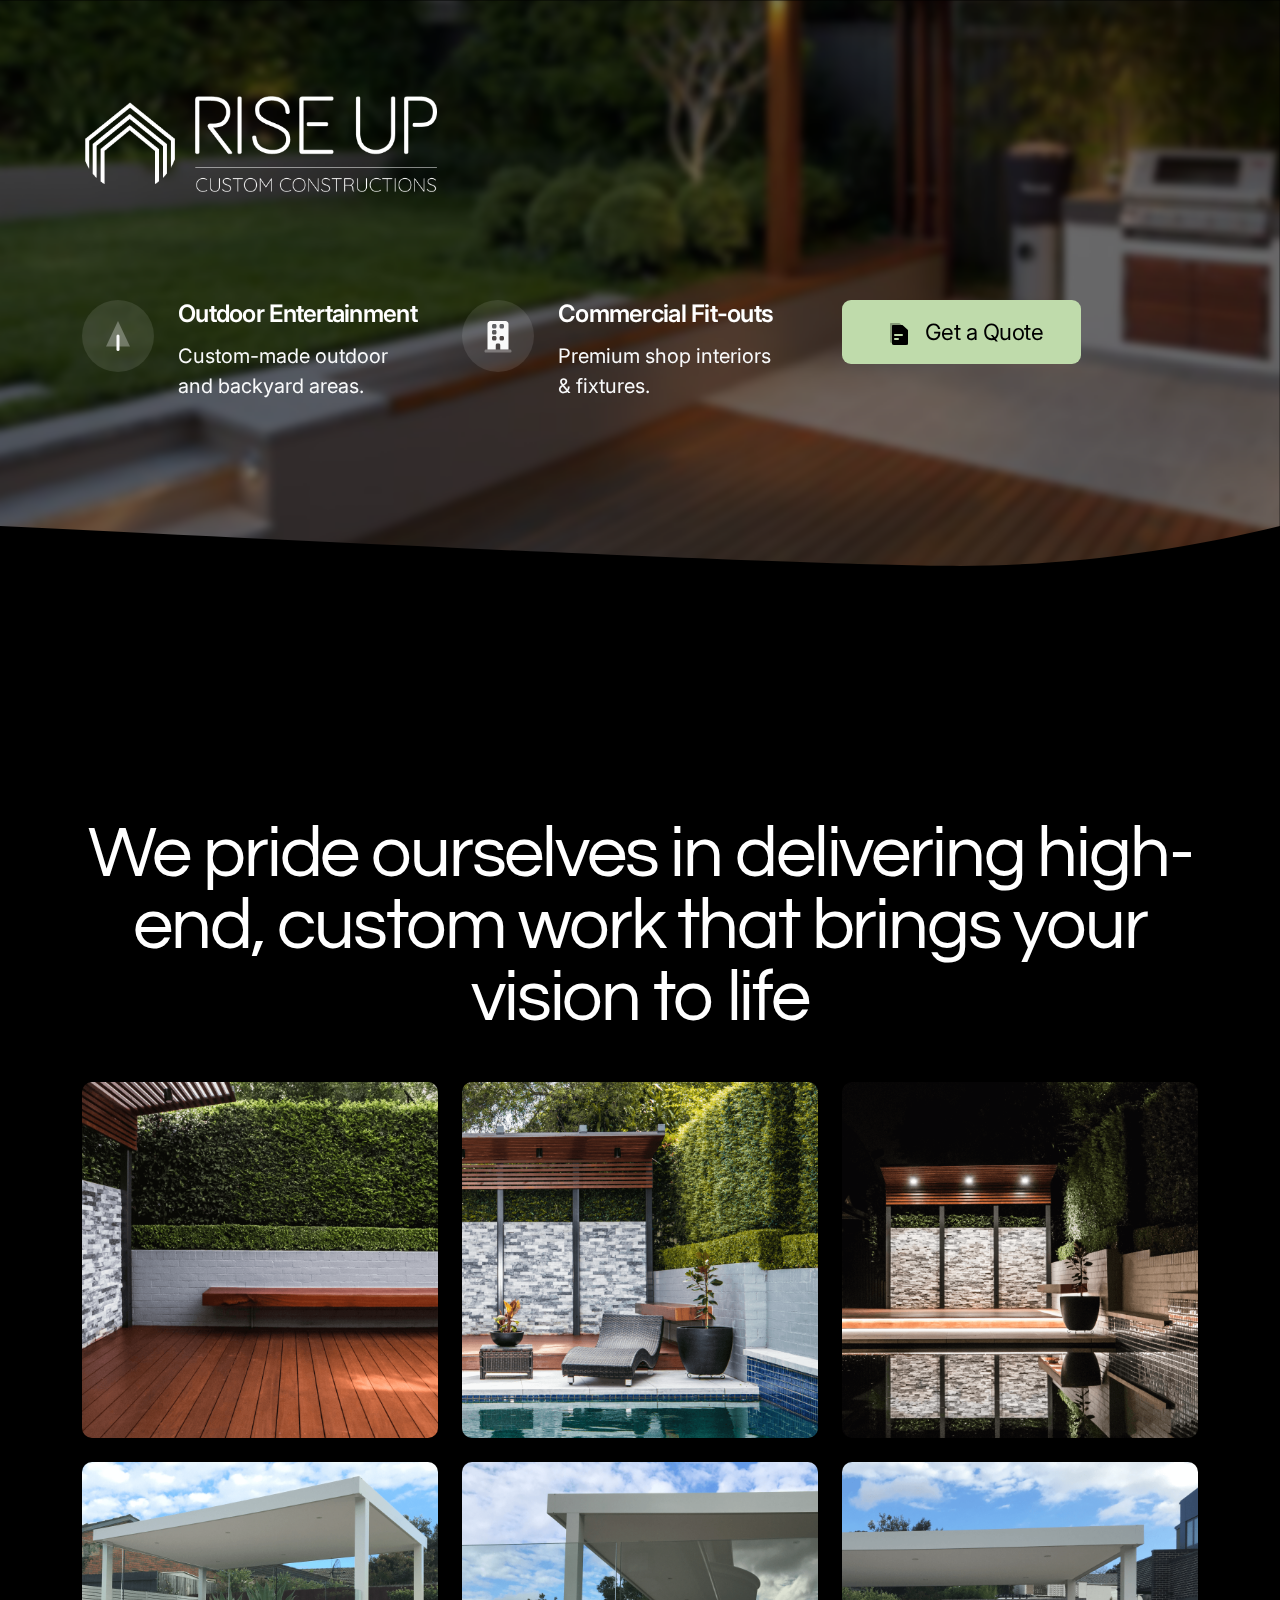
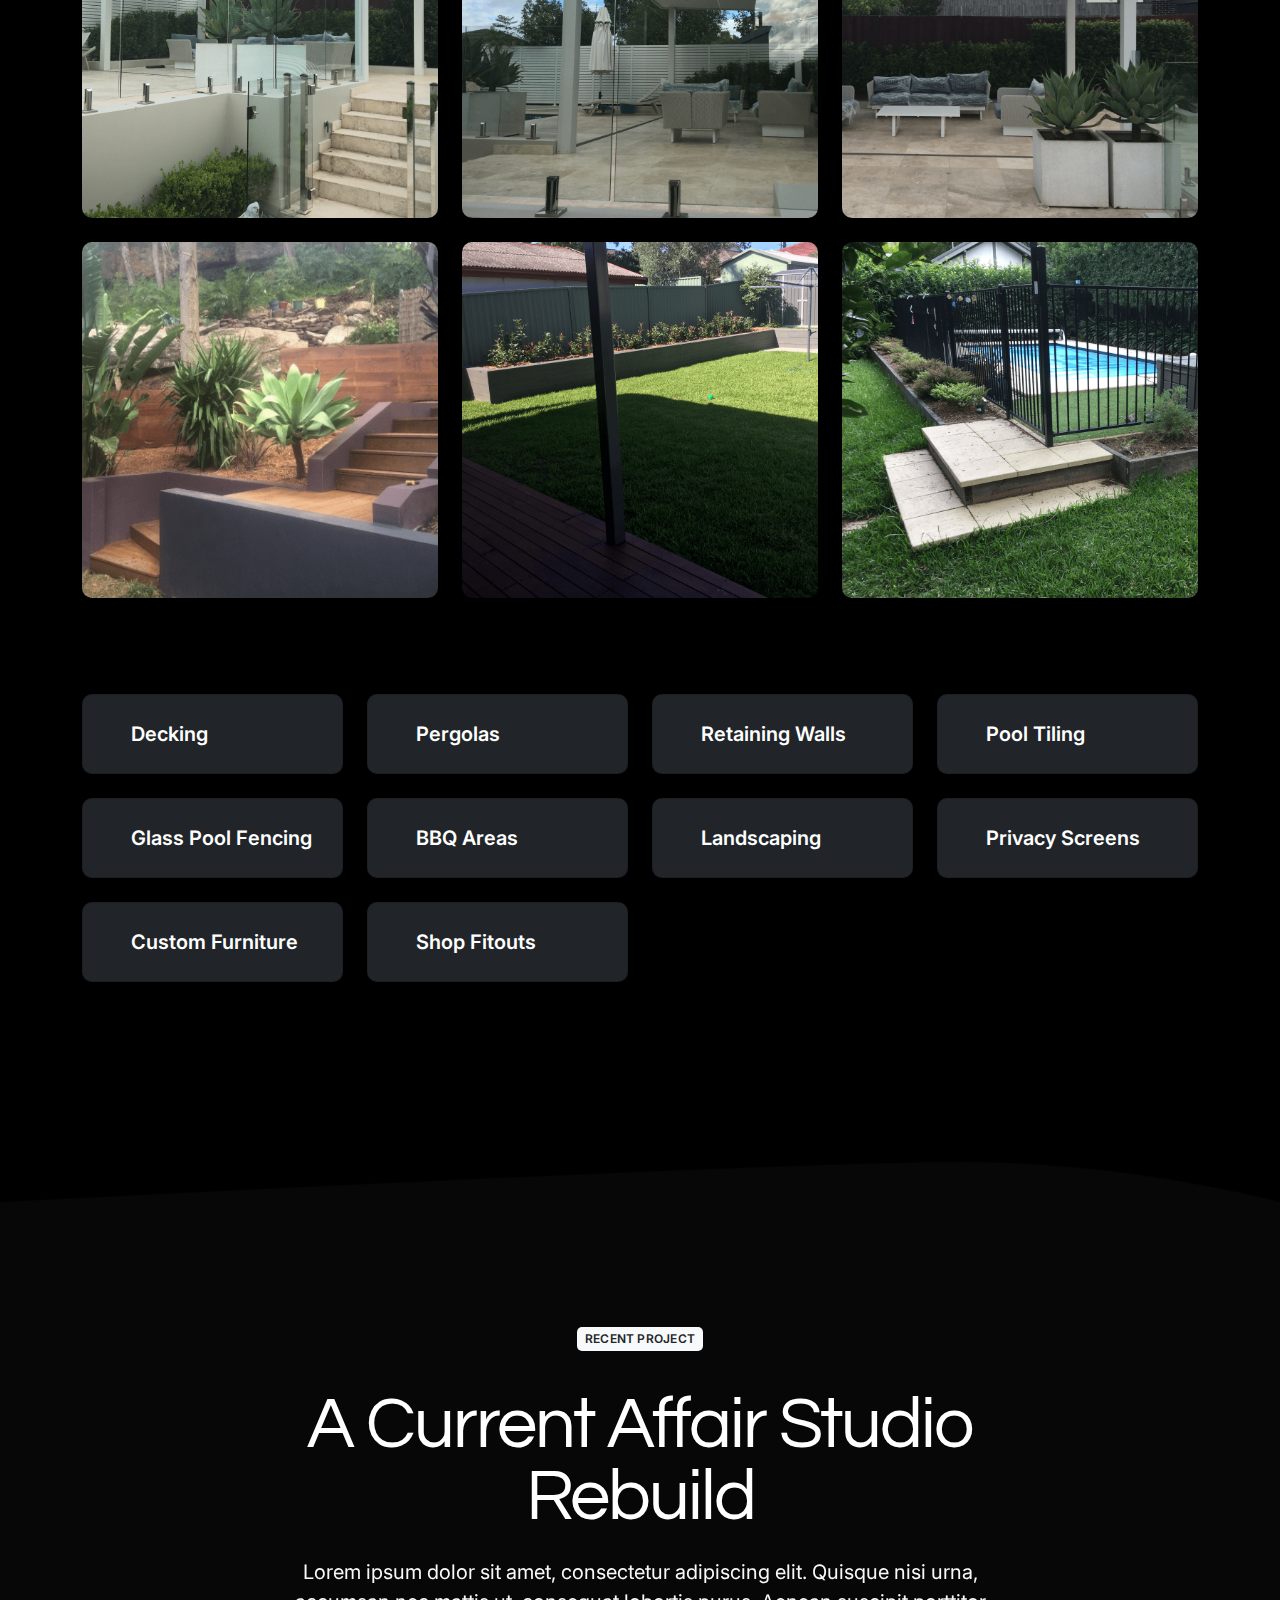
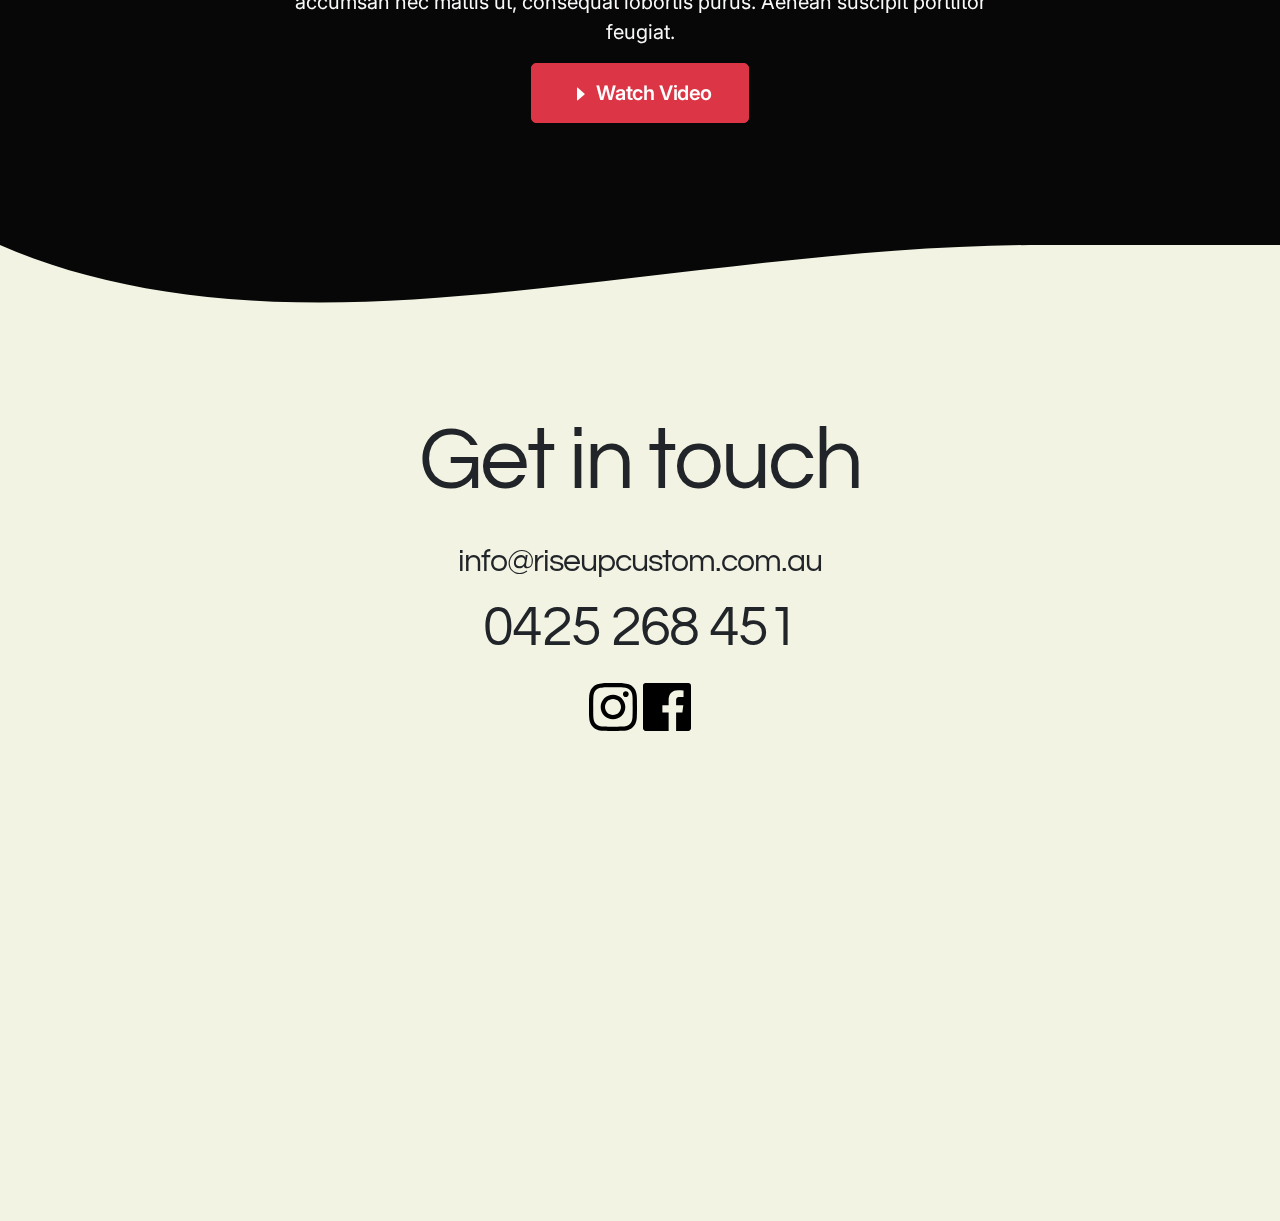
==== index.html @ 64de2859 "1223" ====
<!doctype html>
<html lang="en">

<head>
    <meta charset="utf-8">
    <meta name="viewport" content="width=device-width, initial-scale=1.0">
    <title>Rise Up Custom Construction</title>
    <meta name="description" content="Essential, Empowering and Damn Refreshing Products.">
    <meta name="google-site-verification" content="64Y-SYOGcqUxlH2mtM-LBqLwkIMJeiK0SXkoEQFfCPo" />
    <!-- Favicons -->
    <link rel="apple-touch-icon" sizes="180x180" href="assets/img/favicons/apple-touch-icon.png">
    <link rel="icon" type="image/png" sizes="32x32" href="assets/img/favicons/favicon-32x32.png">
    <link rel="icon" type="image/png" sizes="16x16" href="assets/img/favicons/favicon-16x16.png">
    <link rel="manifest" href="assets/img/favicons/site.webmanifest">
    <link rel="mask-icon" href="assets/img/favicons/safari-pinned-tab.svg" color="#5bbad5">
    <meta name="msapplication-TileColor" content="#da532c">
    <meta name="theme-color" content="#ffffff">
    <!-- Additional Meta-->
    <link rel="canonical" href="https://riseupcustom.com.au/" />
    <meta property="og:locale" content="en_US" />
    <meta property="og:type" content="website" />
    <meta property="og:title" content="Kyrillos Samaan - Product Designer" />
    <meta property="og:description" content="Essential, Empowering and Damn Refreshing Products." />
    <meta property="og:url" content="https://riseupcustom.com.au/" />
    <meta property="og:site_name" content="Kyrillos Samaan - Product Designer" />
    <meta property="og:image" content="https://riseupcustom.com.au/assets/img/covers/ks-portfolio-1.png" />
    <meta property="og:image:secure_url" content="https://riseupcustom.com.au/assets/img/covers/ks-portfolio-1.png" />
    <meta property="og:image:width" content="1200" />
    <meta property="og:image:height" content="630" />
    <meta name="twitter:card" content="summary_large_image" />
    <meta name="twitter:description" content="Essential, Empowering and Damn Refreshing Products." />
    <meta name="twitter:title" content="Kyrillos Samaan - Product Designer" />
    <meta name="twitter:image" content="https://riseupcustom.com.au/assets/img/covers/ks-portfolio-1.png" />
    <meta name="twitter:creator" content="@kyrillos_samaan" />
    <!-- CSS -->
    <link href="assets/css/loaders/loader-typing.css" rel="stylesheet" type="text/css" media="all" />
    <link href="assets/css/theme.css" rel="stylesheet" type="text/css" media="all" />
    <link href="assets/css/custom.css" rel="stylesheet" type="text/css" media="all" />
    <!-- Fonts -->
    <link href="https://fonts.googleapis.com/css2?family=Questrial&display=swap" rel="stylesheet">
    <link href="https://fonts.googleapis.com/css2?family=Inter&display=swap" rel="stylesheet">
</head>

<body data-smooth-scroll-offset="73">
    <div class="loader">
        <div class="loading-animation"></div>
    </div>

    <!-- Navigation -->


    <!-- Content -->
    <div data-overlay class="text-light o-hidden position-relative">
        <section class="bg-black o-hidden d-flex flex-column has-divider jarallax" data-jarallax data-speed="0.2">
            <img src="assets/img/backgrounds/header-cover.png" class="jarallax-img opacity-50">
            <div class="container">

                <div class="row">
                    <div class="col">
                        <img class="icon icon-xlg mb-4" src="assets/img/logos/riseup.png" />
                    </div>
                </div>

                <div class="row mt-6 p-0">
                    <div class="col-md-4 d-flex mb-2">
                        <div class="icon-round bg-white mr-3">
                            <img class="icon bg-light" src="assets/img/icons/theme/home/wood-2.svg" data-inject-svg />
                        </div>
                        <div>
                            <h4 class="mb-2">Outdoor Entertainment</h4>
                            <p class="lead pr-xl-4">Custom-made outdoor and backyard areas.</p>
                        </div>
                    </div>
                    <div class="col-md-4 d-flex mb-2">
                        <div class="icon-round bg-white mr-3">
                            <img class="icon bg-light" src="assets/img/icons/theme/home/building.svg" data-inject-svg />
                        </div>
                        <div>
                            <h4 class="mb-2">Commercial Fit-outs</h4>
                            <p class="lead pr-xl-4">Premium shop interiors &amp; fixtures.</p>
                        </div>
                    </div>
                    <div class="col-md-4 d-flex mb-2">
                        <div>
                            <a href="#contact" class="btn btn-lg btn-spring mr-1"><img class="icon bg-black" src="assets/img/icons/theme/files/selected-file.svg" data-inject-svg /> Get a Quote</a>
                        </div>
                    </div>






                </div>

            </div>
            <div class="divider">
                <img src="assets/img/dividers/divider-1.svg" class="bg-black" data-inject-svg />
            </div>
        </section>

    </div>
    <section class="text-center text-light bg-black p-3 has-divider">
        <div class="container">
            <div class="row justify-content-center">
                <div class="col mt-7">
                    <h2 class="mb-5 display-3">We pride ourselves in delivering high-end, custom work that brings your vision to life</h2>
                    <div class="row mb-6">
                        <div class="col-6 col-md-4 mb-3">
                            <a href="assets/img/portfolio/1.png" data-fancybox="Gallery Example" data-options='{"loop":true}'>
                                <img src="assets/img/portfolio/1.png" alt="Image" class="rounded">
                            </a>
                        </div>
                        <div class="col-6 col-md-4 mb-3">
                            <a href="assets/img/portfolio/2.png" data-fancybox="Gallery Example" data-options='{"loop":true}'>
                                <img src="assets/img/portfolio/2.png" alt="Image" class="rounded">
                            </a>
                        </div>
                        <div class="col-6 col-md-4 mb-3">
                            <a href="assets/img/portfolio/3.png" data-fancybox="Gallery Example" data-options='{"loop":true}'>
                                <img src="assets/img/portfolio/3.png" alt="Image" class="rounded">
                            </a>
                        </div>
                        <div class="col-6 col-md-4 mb-3">
                            <a href="assets/img/portfolio/4.png" data-fancybox="Gallery Example" data-options='{"loop":true}'>
                                <img src="assets/img/portfolio/4.png" alt="Image" class="rounded">
                            </a>
                        </div>
                        <div class="col-6 col-md-4 mb-3">
                            <a href="assets/img/portfolio/5.png" data-fancybox="Gallery Example" data-options='{"loop":true}'>
                                <img src="assets/img/portfolio/5.png" alt="Image" class="rounded">
                            </a>
                        </div>
                        <div class="col-6 col-md-4 mb-3">
                            <a href="assets/img/portfolio/6.png" data-fancybox="Gallery Example" data-options='{"loop":true}'>
                                <img src="assets/img/portfolio/6.png" alt="Image" class="rounded">
                            </a>
                        </div>
                        <div class="col-6 col-md-4 mb-3">
                            <a href="assets/img/portfolio/7.png" data-fancybox="Gallery Example" data-options='{"loop":true}'>
                                <img src="assets/img/portfolio/7.png" alt="Image" class="rounded">
                            </a>
                        </div>
                        <div class="col-6 col-md-4 mb-3">
                            <a href="assets/img/portfolio/8.png" data-fancybox="Gallery Example" data-options='{"loop":true}'>
                                <img src="assets/img/portfolio/8.png" alt="Image" class="rounded">
                            </a>
                        </div>
                        <div class="col-6 col-md-4 mb-3">
                            <a href="assets/img/portfolio/9.png" data-fancybox="Gallery Example" data-options='{"loop":true}'>
                                <img src="assets/img/portfolio/9.png" alt="Image" class="rounded">
                            </a>
                        </div>
                    </div>
                </div>
            </div>
            <div class="row">
                <div class="col-sm-6 col-md-4 col-lg-3">
                    <div class="card card-sm card-body flex-row align-items-center bg-dark text-light">
                        <div class="ml-3">
                            <h5 class="mb-0">Decking</h5>
                        </div>
                    </div>
                </div>
                <div class="col-sm-6 col-md-4 col-lg-3">
                    <div class="card card-sm card-body flex-row align-items-center bg-dark text-light">
                        <div class="ml-3">
                            <h5 class="mb-0">Pergolas</h5>
                        </div>
                    </div>
                </div>
                <div class="col-sm-6 col-md-4 col-lg-3">
                    <div class="card card-sm card-body flex-row align-items-center bg-dark text-light">
                        <div class="ml-3">
                            <h5 class="mb-0">Retaining Walls</h5>
                        </div>
                    </div>
                </div>
                <div class="col-sm-6 col-md-4 col-lg-3">
                    <div class="card card-sm card-body flex-row align-items-center bg-dark text-light">
                        <div class="ml-3">
                            <h5 class="mb-0">Pool Tiling</h5>
                        </div>
                    </div>
                </div>
                <div class="col-sm-6 col-md-4 col-lg-3">
                    <div class="card card-sm card-body flex-row align-items-center bg-dark text-light">
                        <div class="ml-3">
                            <h5 class="mb-0">Glass Pool Fencing</h5>
                        </div>
                    </div>
                </div>
                <div class="col-sm-6 col-md-4 col-lg-3">
                    <div class="card card-sm card-body flex-row align-items-center bg-dark text-light">
                        <div class="ml-3">
                            <h5 class="mb-0">BBQ Areas</h5>
                        </div>
                    </div>
                </div>
                <div class="col-sm-6 col-md-4 col-lg-3">
                    <div class="card card-sm card-body flex-row align-items-center bg-dark text-light">
                        <div class="ml-3">
                            <h5 class="mb-0">Landscaping</h5>
                        </div>
                    </div>
                </div>
                <div class="col-sm-6 col-md-4 col-lg-3">
                    <div class="card card-sm card-body flex-row align-items-center bg-dark text-light">
                        <div class="ml-3">
                            <h5 class="mb-0">Privacy Screens</h5>
                        </div>
                    </div>
                </div>
                <div class="col-sm-6 col-md-4 col-lg-3">
                    <div class="card card-sm card-body flex-row align-items-center bg-dark text-light">
                        <div class="ml-3">
                            <h5 class="mb-0">Custom Furniture</h5>
                        </div>
                    </div>
                </div>
                <div class="col-sm-6 col-md-4 col-lg-3">
                    <div class="card card-sm card-body flex-row align-items-center bg-dark text-light">
                        <div class="ml-3">
                            <h5 class="mb-0">Shop Fitouts</h5>
                        </div>
                    </div>
                </div>
            </div>
        </div>

    </section>




    <section class="bg-talk text-light has-divider jarallax" data-jarallax data-speed="0.2" id="talks">
        <div class="divider flip-y">
            <img class="bg-black" src="assets/img/dividers/divider-1.svg" data-inject-svg />
        </div>
        <img src="assets/img/backgrounds/header-cover.png" class="jarallax-img opacity-20">
        <div class="container">
            <div class="row justify-content-center text-center min-vh-50 align-items-center">
                <div class="col-xl-8 col-lg-9 col-md-10">
                    <!-- <a data-fancybox href="https://www.youtube.com/watch?v=MIlvyMR1Nuc?autoplay=1" class="btn btn-xlg btn-danger btn-round mx-auto mb-4">
                        <img class="icon" src="assets/img/icons/theme/media/play.svg" data-inject-svg />
                    </a> -->
                    <span class="badge badge-light">Recent Project</span>
                    <h4 class="display-3 mt-4">A Current Affair Studio Rebuild</h4>

                    <p class="lead">Lorem ipsum dolor sit amet, consectetur adipiscing elit. Quisque nisi urna, accumsan nec mattis ut, consequat lobortis purus. Aenean suscipit porttitor feugiat.</p>


                    <a data-fancybox href="https://www.youtube.com/watch?v=MIlvyMR1Nuc?autoplay=1" class="btn btn-lg btn-danger"><img src="assets/img/icons/theme/media/play.svg" data-inject-svg /> Watch Video</a>

                </div>
            </div>
        </div>
        <div class="divider">
            <img class="bg-cream" src="assets/img/dividers/divider-3.svg" data-inject-svg />
        </div>
    </section>






    <footer class="min-vh-100 bg-cream" id="contact">
        <div class="container">
            <div class="row">
                <div class="col text-center">


                    <h1 class="display-2 mb-4">Get in touch</h1>
                    <h2><a href="mailto:info@riseupcustom.com.au" class="h2 questrial">info@riseupcustom.com.au</a></h2>
                    <h2 class="display-4 questrial">0425 268 451</h2>


                    <h2><a href="#" target="_blank" class="btn-black"><img class="icon icon-lg" src="assets/img/icons/social/instagram.svg" data-inject-svg /></a> <a href="#" target="_blank" class="btn-black"><img class="icon icon-lg" src="assets/img/icons/social/facebook.svg" data-inject-svg /></a></h2>

                </div>
            </div>
        </div>
    </footer>




    <a href="https://riseupcustom.com.au" class="btn back-to-top btn-white btn-round btn-lg" data-smooth-scroll data-aos="fade-up" data-aos-offset="2000" data-aos-mirror="true" data-aos-once="false">
        <img class="icon" src="assets/img/icons/theme/home/home.svg" data-inject-svg />
    </a>
    <!-- Required vendor scripts (Do not remove) -->
    <script type="text/javascript" src="assets/js/jquery.min.js"></script>
    <script type="text/javascript" src="assets/js/popper.min.js"></script>
    <script type="text/javascript" src="assets/js/bootstrap.js"></script>

    <!-- Optional Vendor Scripts (Remove the plugin script here and comment initializer script out of index.js if site does not use that feature) -->

    <!-- AOS (Animate On Scroll - animates elements into view while scrolling down) -->
    <script type="text/javascript" src="assets/js/aos.js"></script>
    <!-- Clipboard (copies content from browser into OS clipboard) -->
    <script type="text/javascript" src="assets/js/clipboard.js"></script>
    <!-- Fancybox (handles image and video lightbox and galleries) -->
    <script type="text/javascript" src="assets/js/jquery.fancybox.min.js"></script>
    <!-- Flatpickr (calendar/date/time picker UI) -->
    <script type="text/javascript" src="assets/js/flatpickr.min.js"></script>
    <!-- Flickity (handles touch enabled carousels and sliders) -->
    <script type="text/javascript" src="assets/js/flickity.pkgd.min.js"></script>
    <!-- Ion rangeSlider (flexible and pretty range slider elements) -->
    <script type="text/javascript" src="assets/js/ion.rangeSlider.min.js"></script>
    <!-- Isotope (masonry layouts and filtering) -->
    <script type="text/javascript" src="assets/js/isotope.pkgd.min.js"></script>
    <!-- jarallax (parallax effect and video backgrounds) -->
    <script type="text/javascript" src="assets/js/jarallax.min.js"></script>
    <script type="text/javascript" src="assets/js/jarallax-video.min.js"></script>
    <script type="text/javascript" src="assets/js/jarallax-element.min.js"></script>
    <!-- jQuery Countdown (displays countdown text to a specified date) -->
    <script type="text/javascript" src="assets/js/jquery.countdown.min.js"></script>
    <!-- jQuery smartWizard facilitates steppable wizard content -->
    <script type="text/javascript" src="assets/js/jquery.smartWizard.min.js"></script>
    <!-- Plyr (unified player for Video, Audio, Vimeo and Youtube) -->
    <script type="text/javascript" src="assets/js/plyr.polyfilled.min.js"></script>
    <!-- Prism (displays formatted code boxes) -->
    <script type="text/javascript" src="assets/js/prism.js"></script>
    <!-- ScrollMonitor (manages events for elements scrolling in and out of view) -->
    <script type="text/javascript" src="assets/js/scrollMonitor.js"></script>
    <!-- Smooth scroll (animation to links in-page)-->
    <script type="text/javascript" src="assets/js/smooth-scroll.polyfills.min.js"></script>
    <!-- SVGInjector (replaces img tags with SVG code to allow easy inclusion of SVGs with the benefit of inheriting colors and styles)-->
    <script type="text/javascript" src="assets/js/svg-injector.umd.production.js"></script>
    <!-- TwitterFetcher (displays a feed of tweets from a specified account)-->
    <script type="text/javascript" src="assets/js/twitterFetcher_min.js"></script>
    <!-- Typed text (animated typing effect)-->
    <script type="text/javascript" src="assets/js/typed.min.js"></script>
    <!-- Required theme scripts (Do not remove) -->
    <script type="text/javascript" src="assets/js/theme.js"></script>
    <!-- Removes page load animation when window is finished loading -->
    <script type="text/javascript">
        window.addEventListener("load", function() {
            document.querySelector('body').classList.add('loaded');
        });

    </script>
</body>

</html>
---- assets/css/loaders/loader-typing.css ----
/* Common Loader CSS */

@keyframes hideLoader{
    0%{ width: 100%; height: 100%; }
    100%{ width: 0; height: 0; }
}
body > div.loader{
        position: fixed;
        background: #000;
        width: 100%;
        height: 100%;
        z-index: 1071;
        opacity: 0;
        transition: opacity .5s ease;
        overflow: hidden;
        pointer-events: none;
        display: flex;
        align-items: center;
        justify-content: center;
    }
    body:not(.loaded) > div.loader{
        opacity: 1;
    }
    body:not(.loaded){
        overflow: hidden;
    }
body.loaded > div.loader{
    animation: hideLoader .5s linear .5s forwards;
}

/* Typing Animation */
.loading-animation {
  width: 6px;
  height: 6px;
  border-radius: 50%;
  animation: typing 1s linear infinite alternate;
  position: relative;
  left: -12px;
}

@keyframes typing {
  0% {
    background-color: rgba(100,100,100, 1);
    box-shadow: 12px 0px 0px 0px rgba(100,100,100, 0.2),
      24px 0px 0px 0px rgba(100,100,100, 0.2);
  }

  25% {
    background-color: rgba(100,100,100, 0.4);
    box-shadow: 12px 0px 0px 0px rgba(100,100,100, 2),
      24px 0px 0px 0px rgba(100,100,100, 0.2);
  }

  75% {
    background-color: rgba(100,100,100, 0.4);
    box-shadow: 12px 0px 0px 0px rgba(100,100,100, 0.2),
      24px 0px 0px 0px rgba(100,100,100, 1);
  }
}
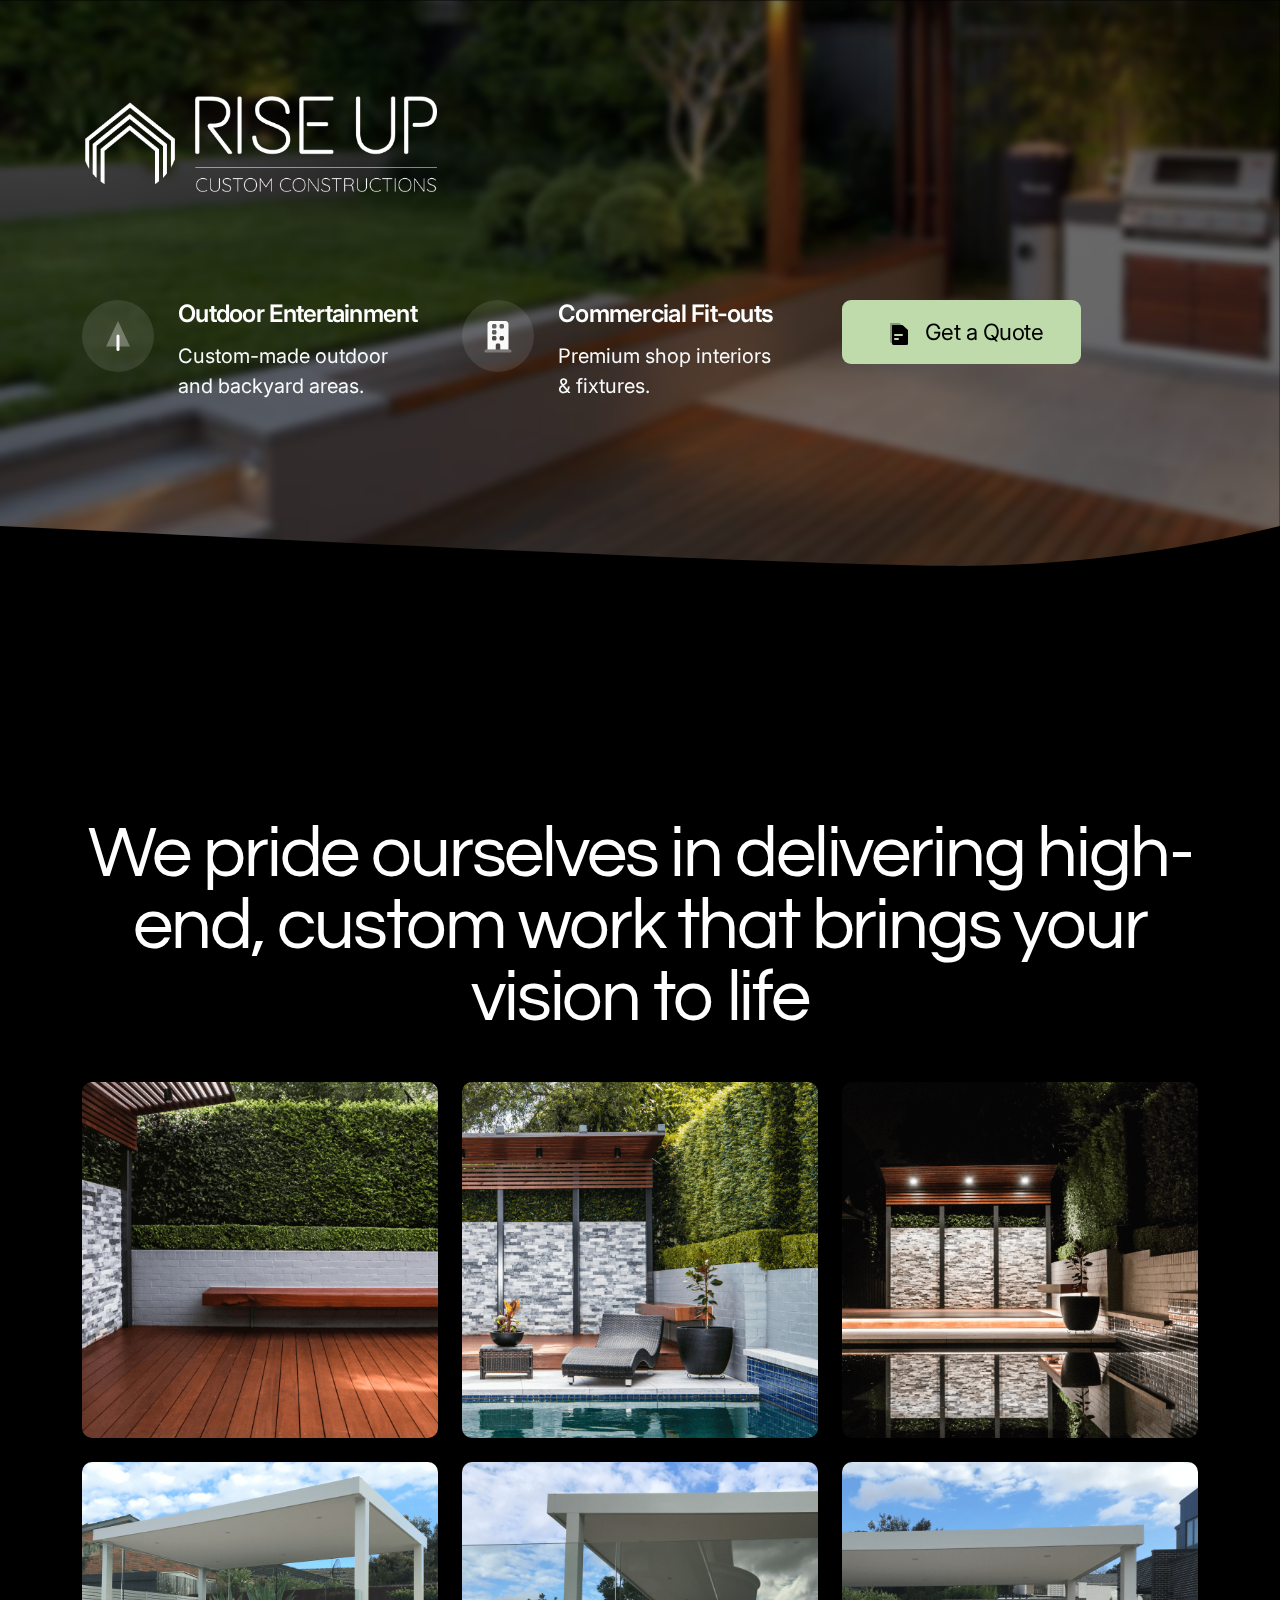
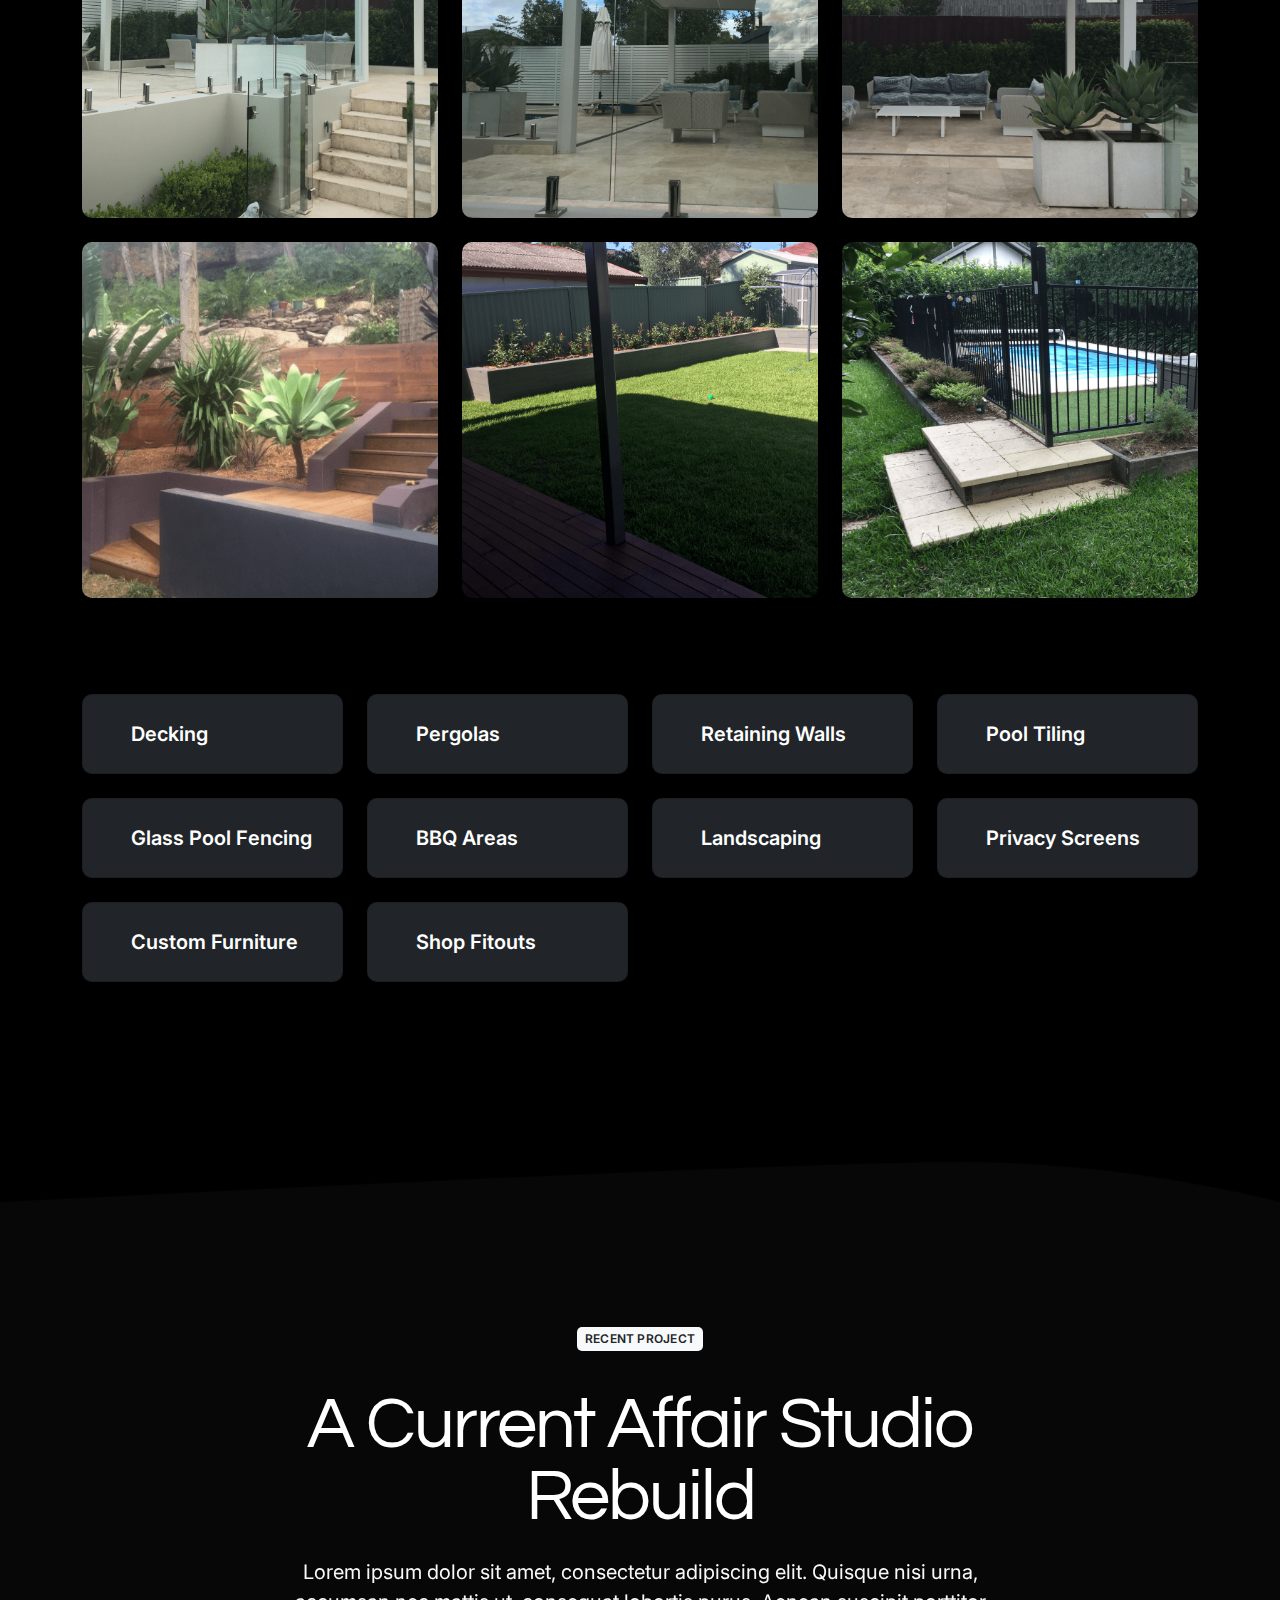
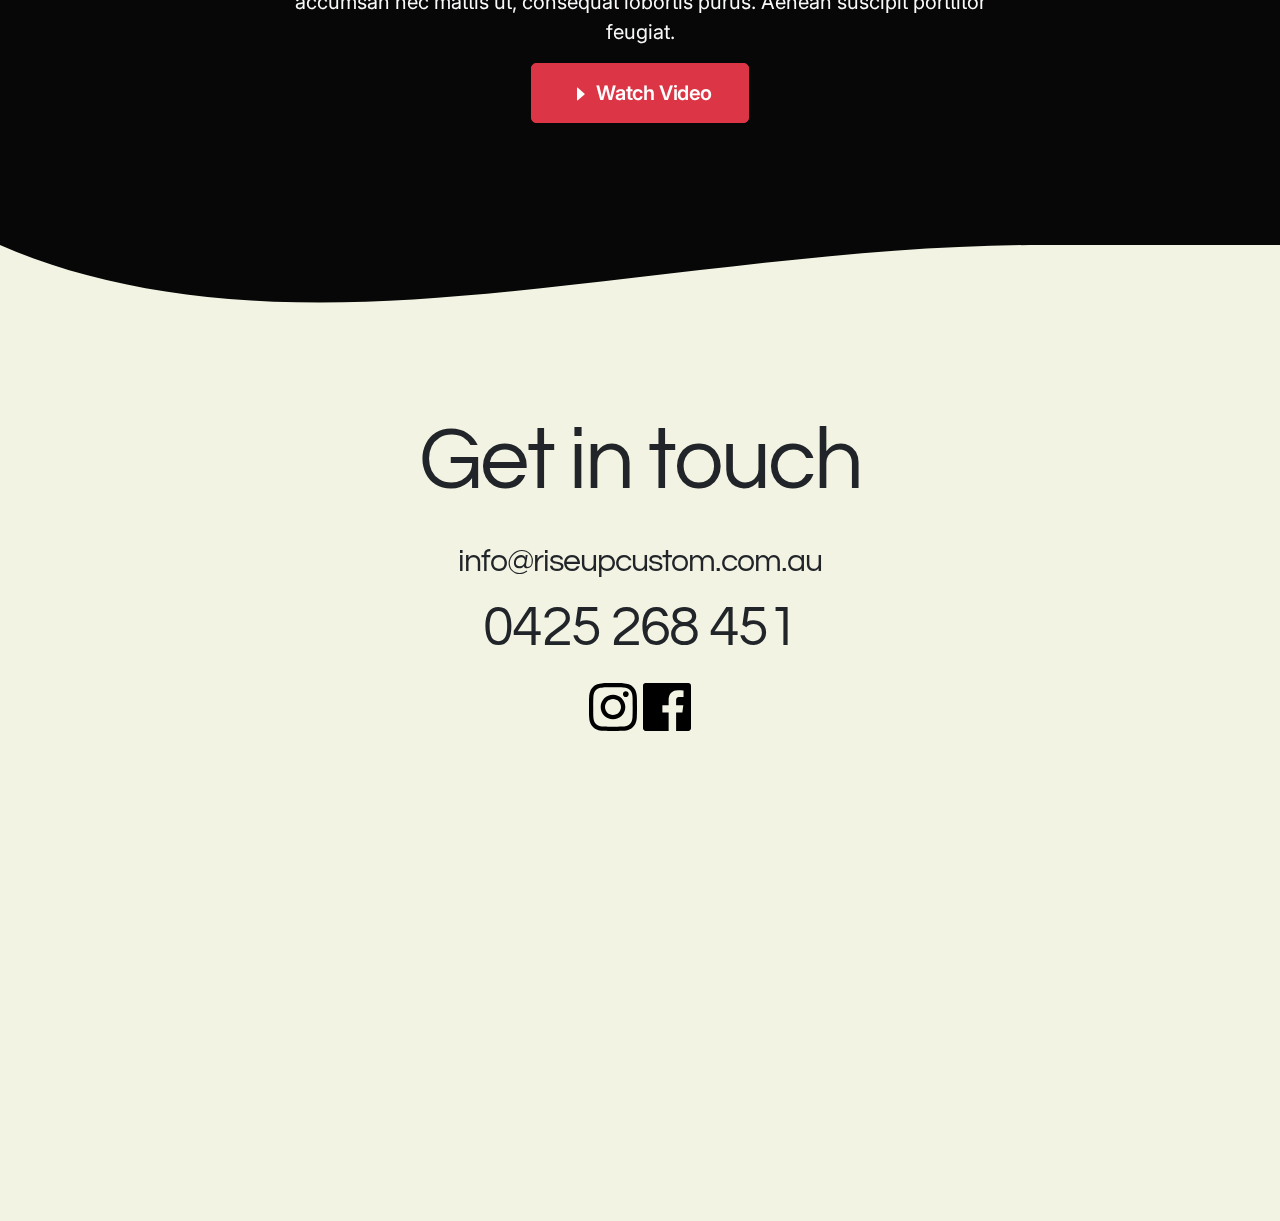
==== commit d3e64dcf: "123" ====
--- a/index.html
+++ b/index.html
@@ -5,7 +5,7 @@
     <meta charset="utf-8">
     <meta name="viewport" content="width=device-width, initial-scale=1.0">
     <title>Rise Up Custom Construction</title>
-    <meta name="description" content="Essential, Empowering and Damn Refreshing Products.">
+    <meta name="description" content="Delivering high-end, custom work that brings your vision to life.">
     <meta name="google-site-verification" content="64Y-SYOGcqUxlH2mtM-LBqLwkIMJeiK0SXkoEQFfCPo" />
     <!-- Favicons -->
     <link rel="apple-touch-icon" sizes="180x180" href="assets/img/favicons/apple-touch-icon.png">
@@ -15,7 +15,7 @@
     <link rel="mask-icon" href="assets/img/favicons/safari-pinned-tab.svg" color="#5bbad5">
     <meta name="msapplication-TileColor" content="#da532c">
     <meta name="theme-color" content="#ffffff">
-    <!-- Additional Meta-->
+    <!-- Additional Meta
     <link rel="canonical" href="https://riseupcustom.com.au/" />
     <meta property="og:locale" content="en_US" />
     <meta property="og:type" content="website" />
@@ -32,6 +32,7 @@
     <meta name="twitter:title" content="Kyrillos Samaan - Product Designer" />
     <meta name="twitter:image" content="https://riseupcustom.com.au/assets/img/covers/ks-portfolio-1.png" />
     <meta name="twitter:creator" content="@kyrillos_samaan" />
+    -->
     <!-- CSS -->
     <link href="assets/css/loaders/loader-typing.css" rel="stylesheet" type="text/css" media="all" />
     <link href="assets/css/theme.css" rel="stylesheet" type="text/css" media="all" />
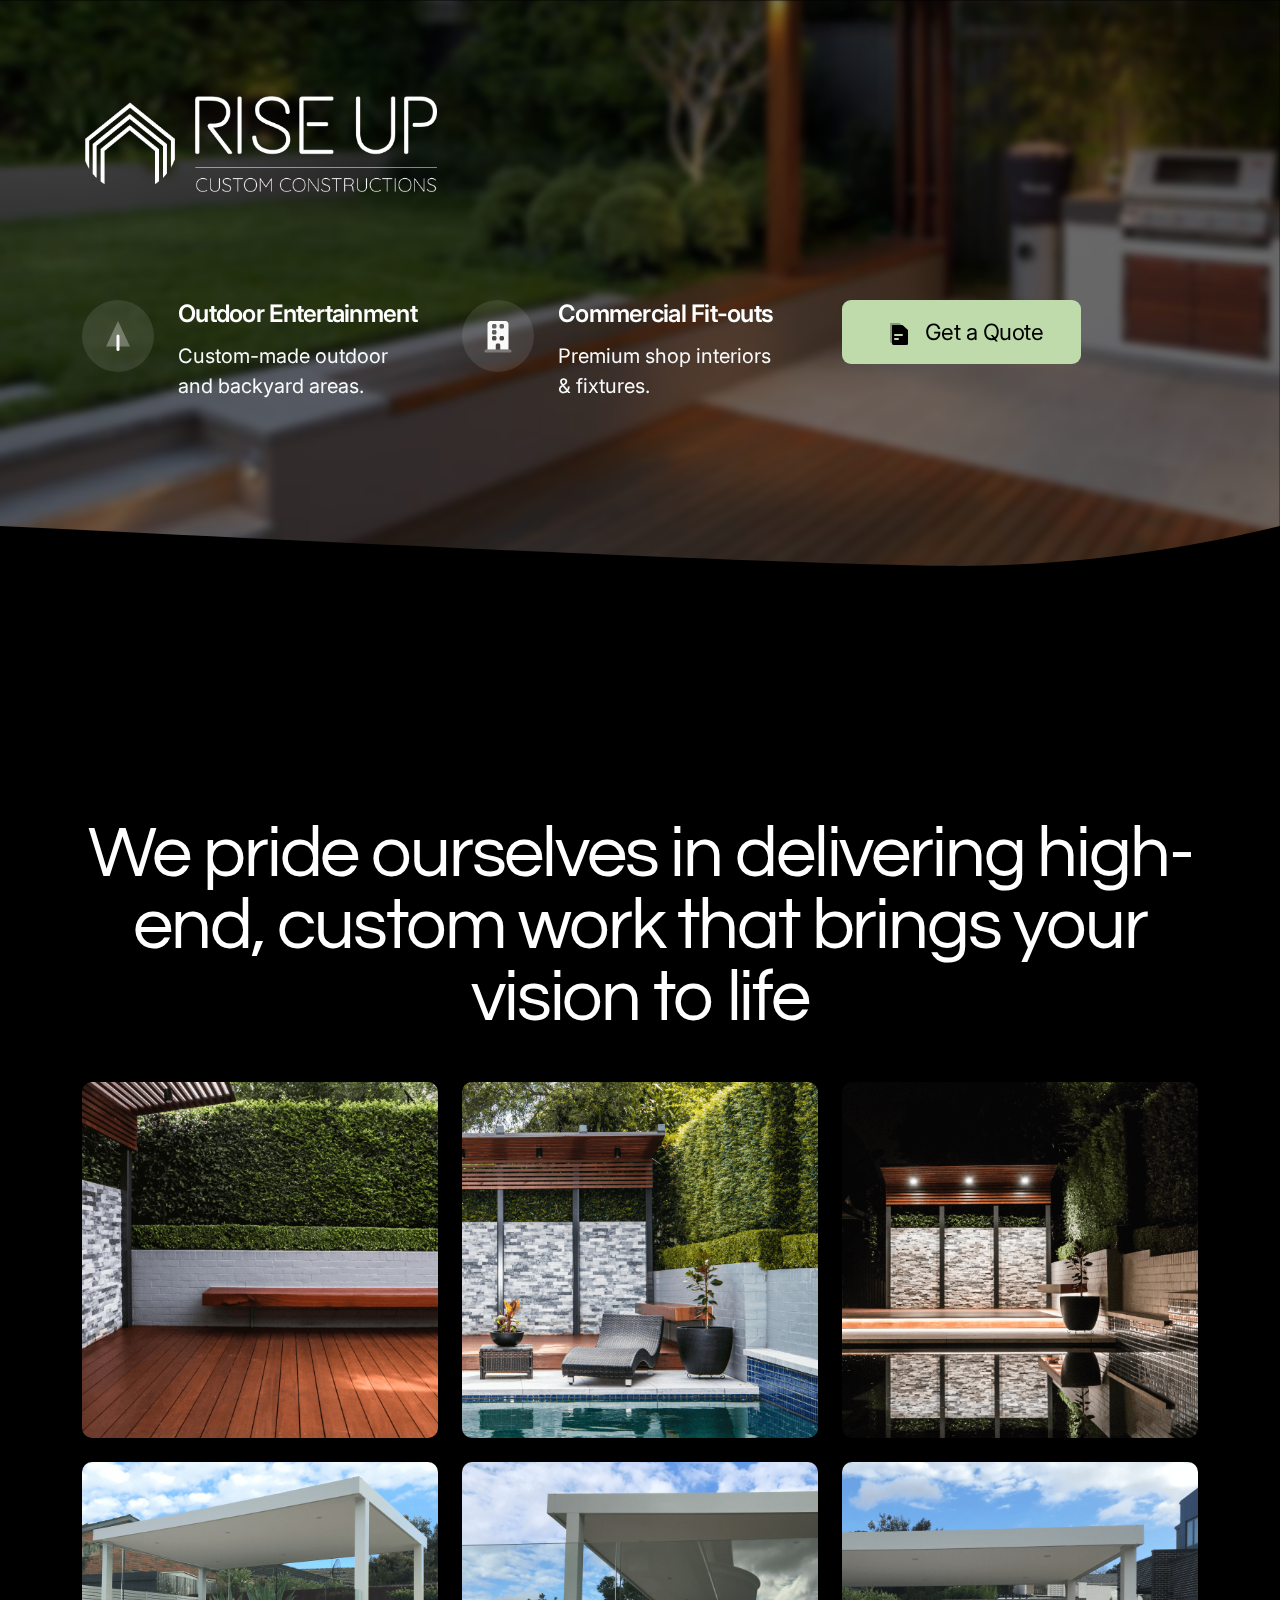
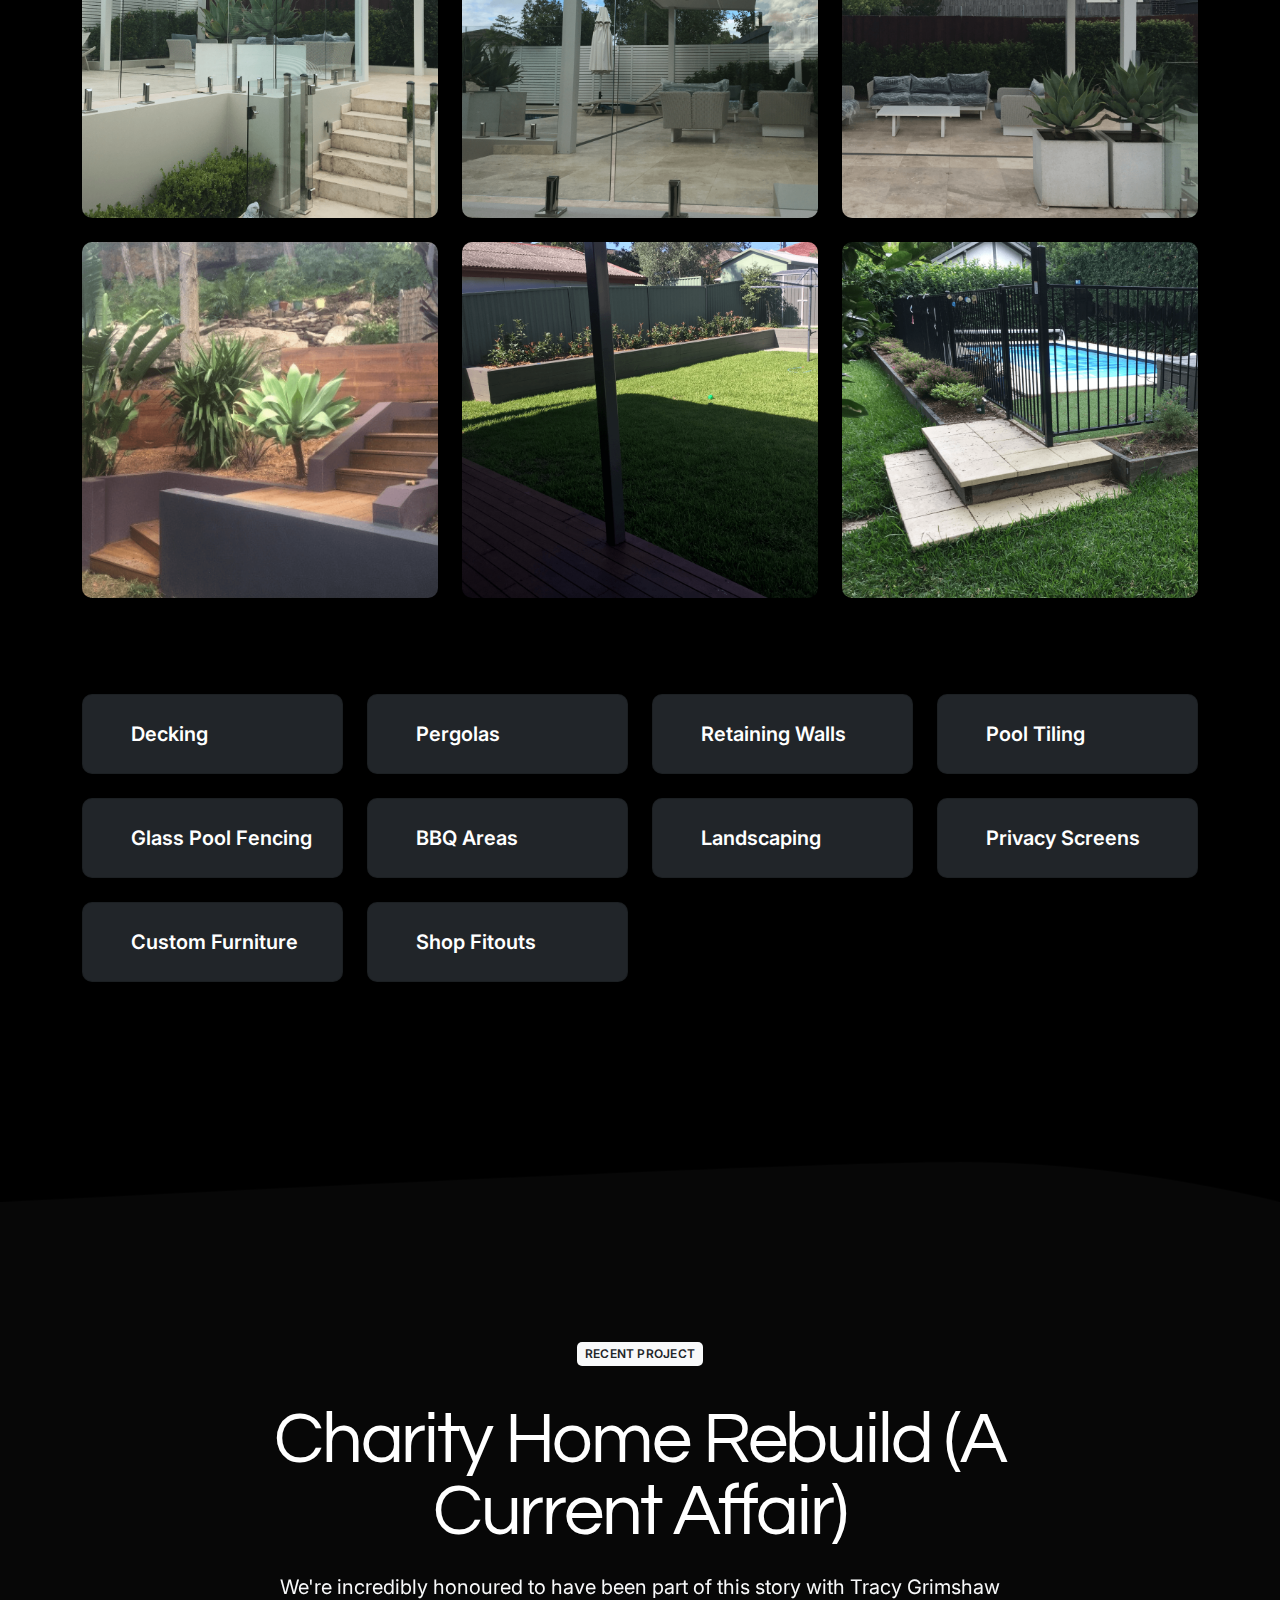
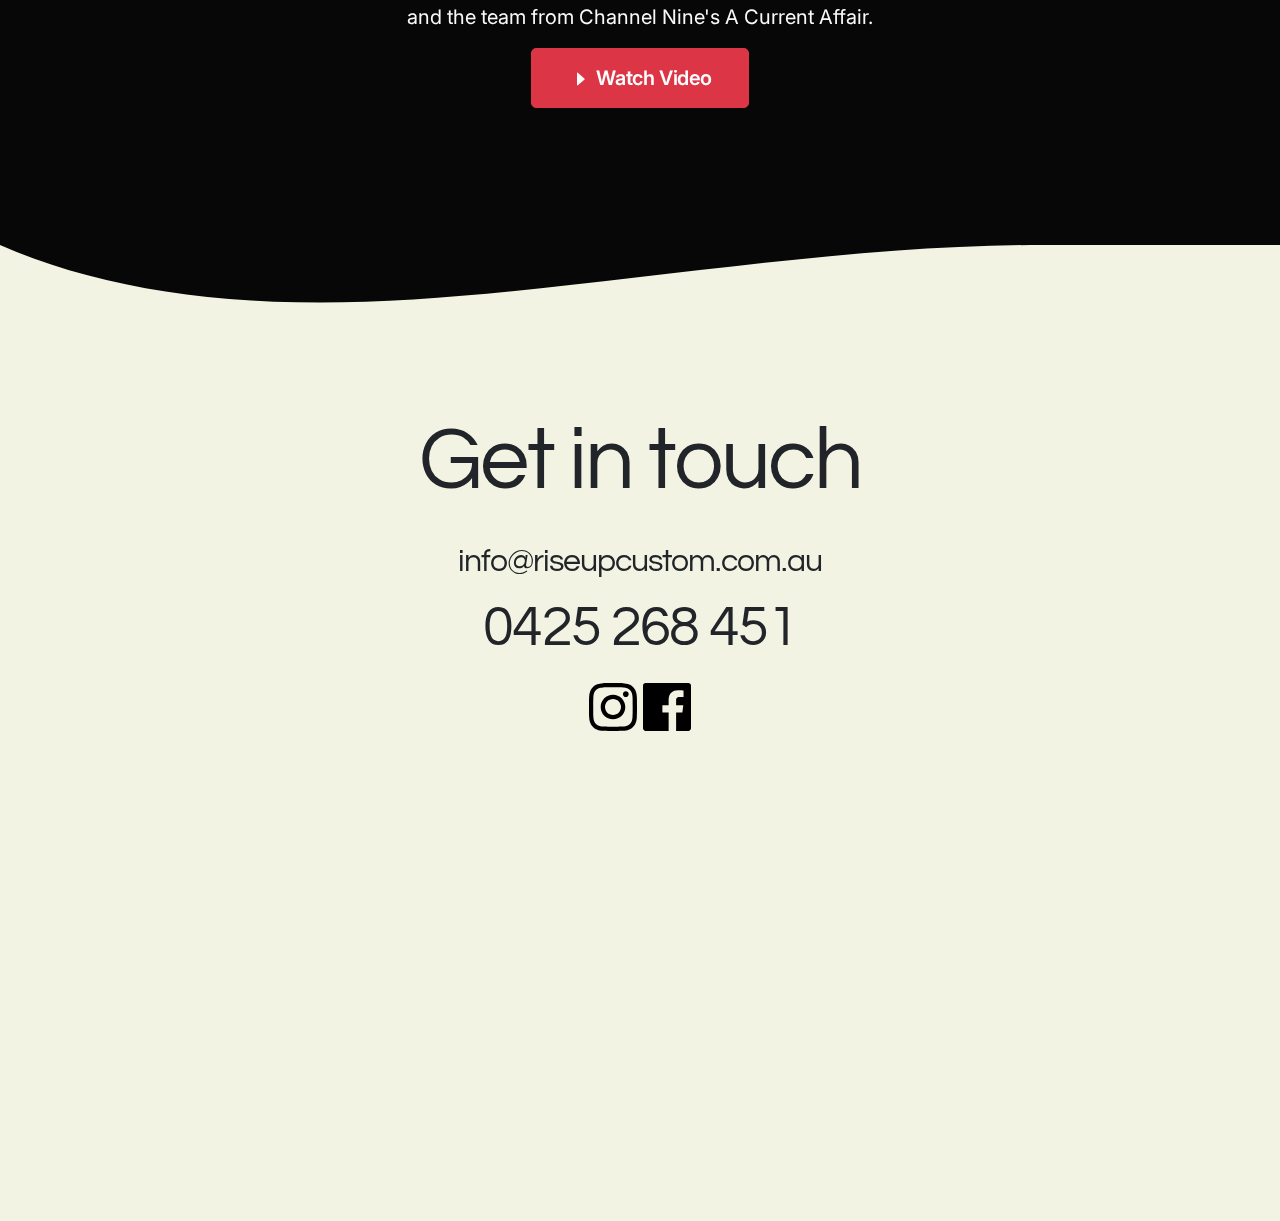
==== commit a312e5b1: "qwe" ====
--- a/index.html
+++ b/index.html
@@ -242,16 +242,13 @@
         <div class="container">
             <div class="row justify-content-center text-center min-vh-50 align-items-center">
                 <div class="col-xl-8 col-lg-9 col-md-10">
-                    <!-- <a data-fancybox href="https://www.youtube.com/watch?v=MIlvyMR1Nuc?autoplay=1" class="btn btn-xlg btn-danger btn-round mx-auto mb-4">
-                        <img class="icon" src="assets/img/icons/theme/media/play.svg" data-inject-svg />
-                    </a> -->
                     <span class="badge badge-light">Recent Project</span>
-                    <h4 class="display-3 mt-4">A Current Affair Studio Rebuild</h4>
-
-                    <p class="lead">Lorem ipsum dolor sit amet, consectetur adipiscing elit. Quisque nisi urna, accumsan nec mattis ut, consequat lobortis purus. Aenean suscipit porttitor feugiat.</p>
-
-
-                    <a data-fancybox href="https://www.youtube.com/watch?v=MIlvyMR1Nuc?autoplay=1" class="btn btn-lg btn-danger"><img src="assets/img/icons/theme/media/play.svg" data-inject-svg /> Watch Video</a>
+                    <h4 class="display-3 mt-4">Charity Home Rebuild (A Current Affair)</h4>
+
+                    <p class="lead">We're incredibly honoured to have been part of this story with Tracy Grimshaw and the team from Channel Nine's A Current Affair.</p>
+
+
+                    <a data-fancybox href="https://www.youtube.com/watch?v=aQzln9wPyXU" class="btn btn-lg btn-danger"><img src="assets/img/icons/theme/media/play.svg" data-inject-svg /> Watch Video</a>
 
                 </div>
             </div>
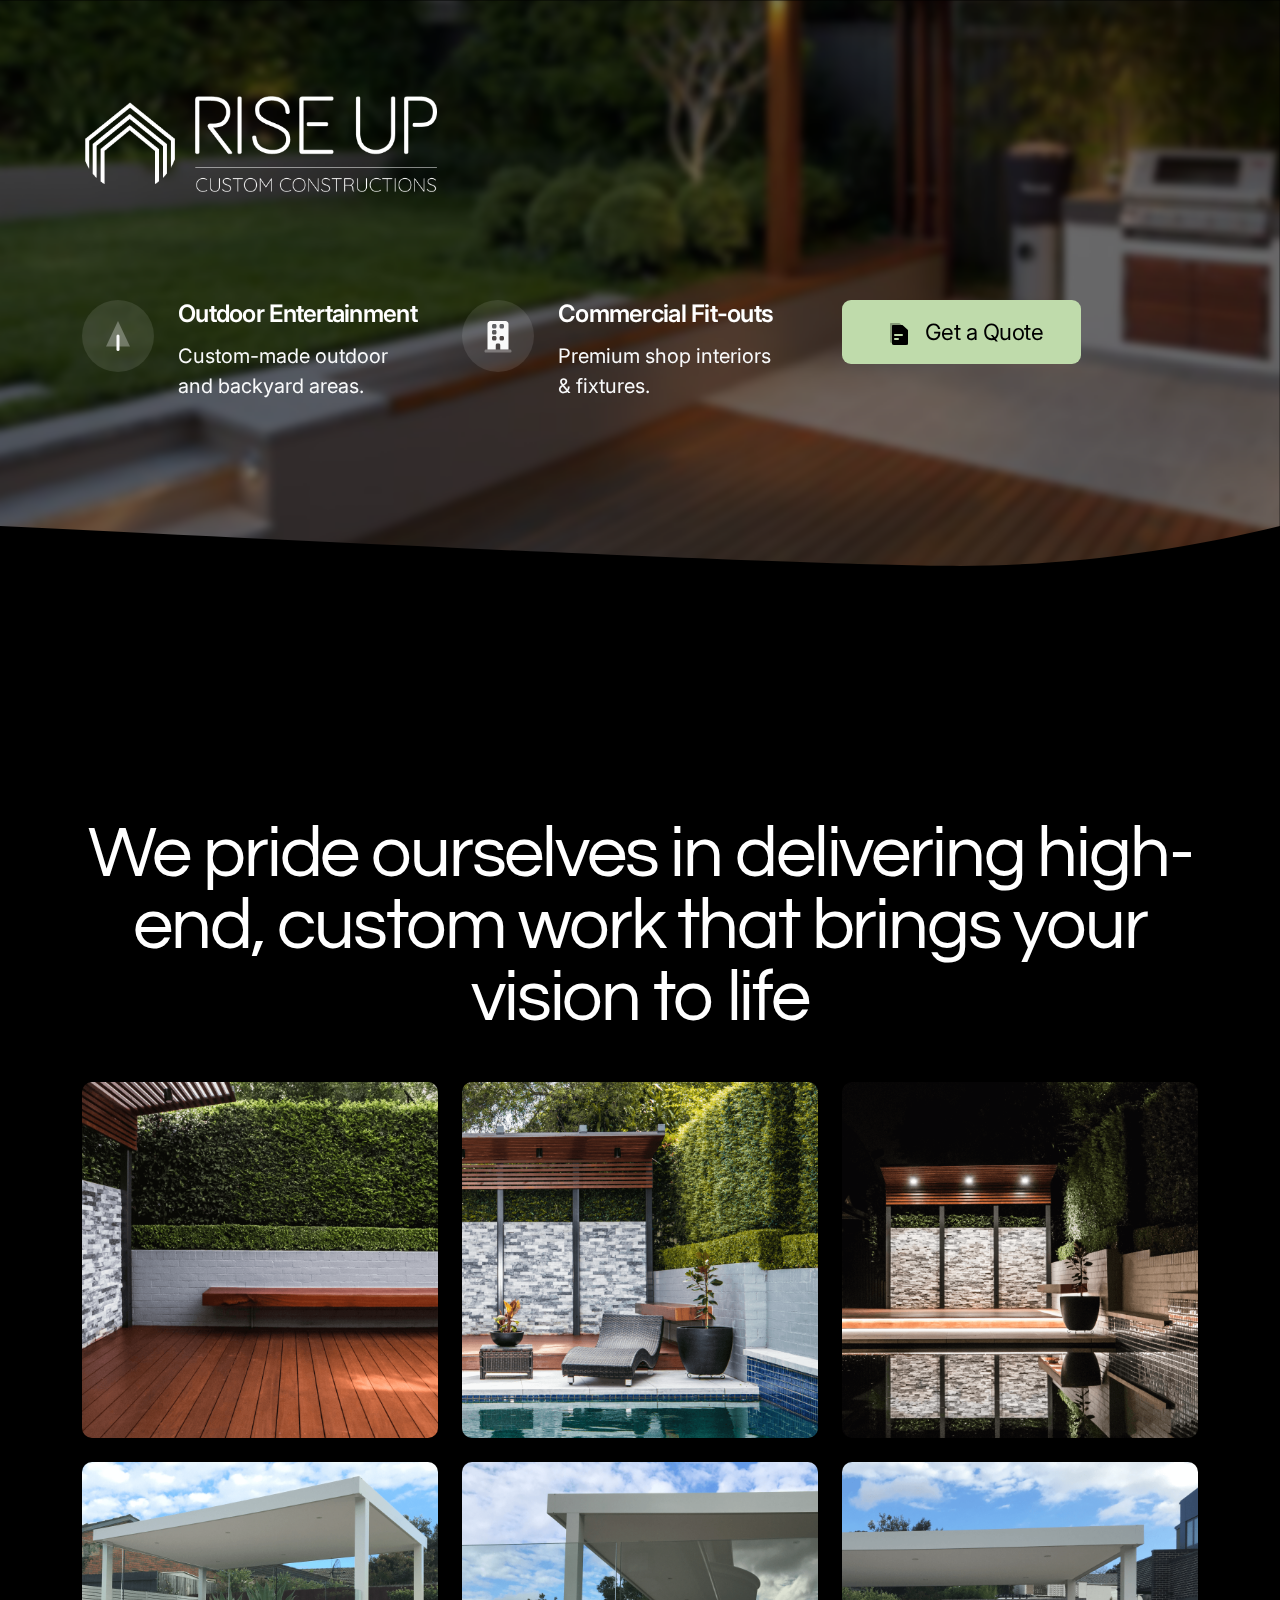
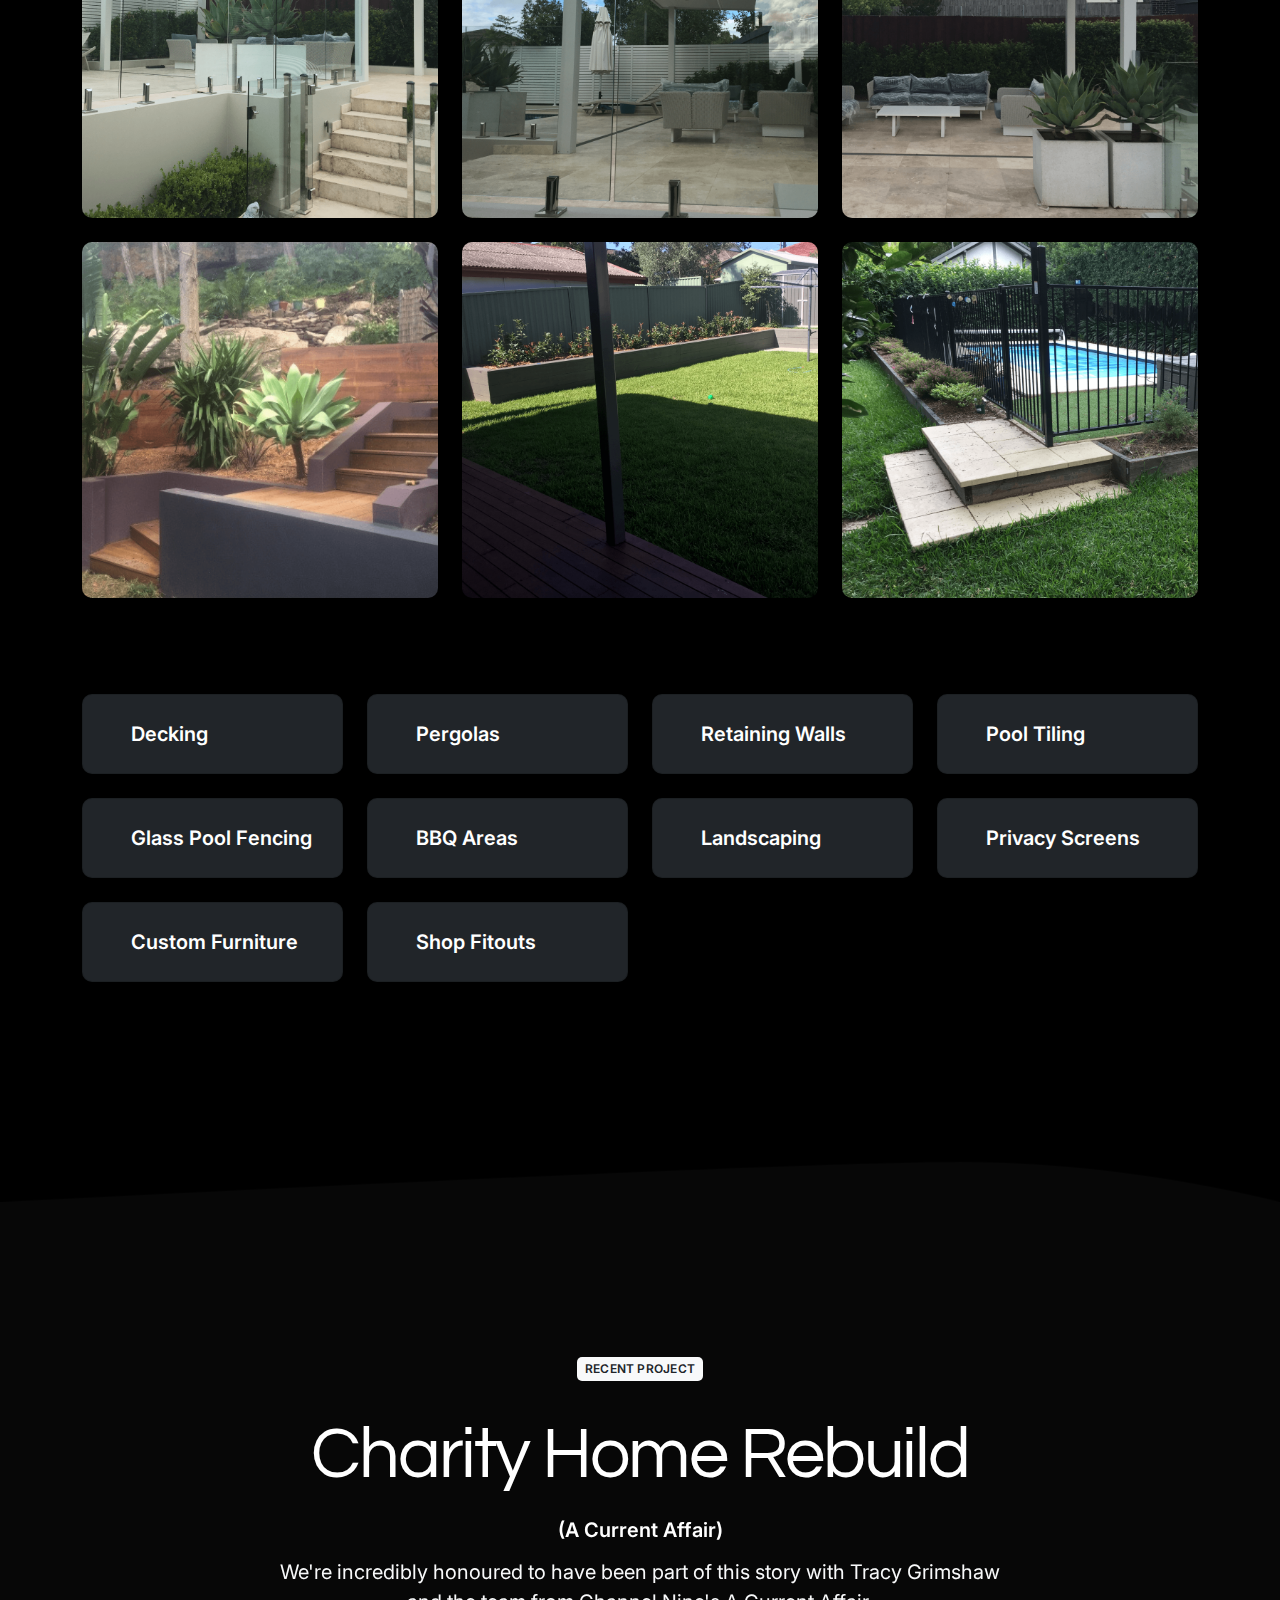
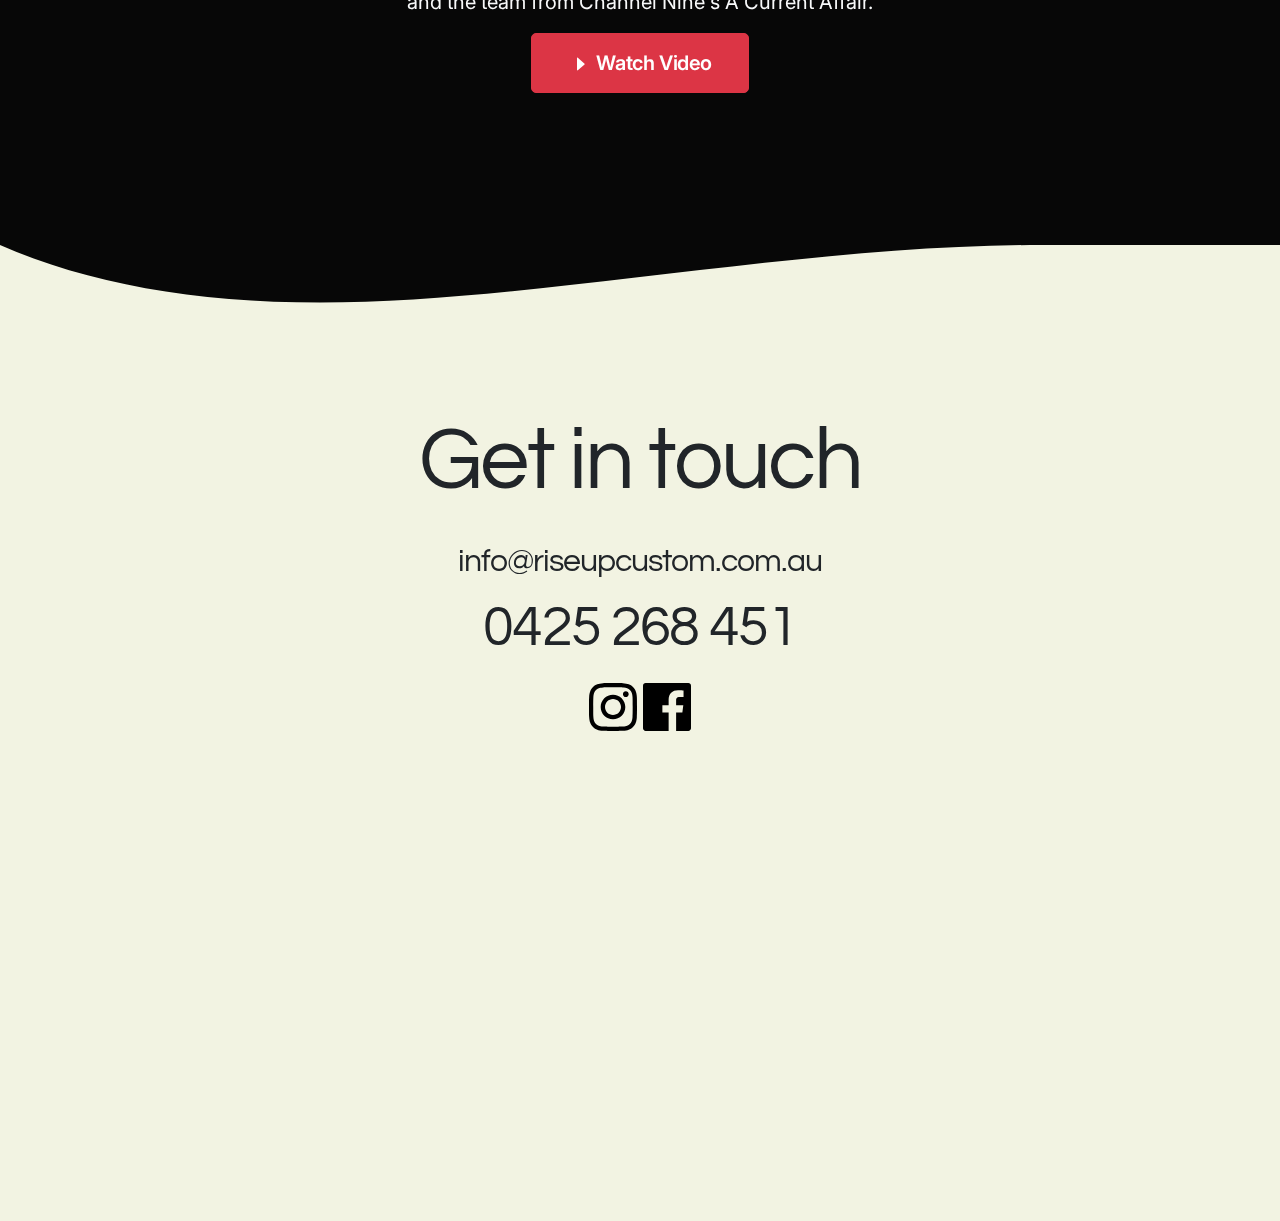
==== commit 74805681: "123" ====
--- a/index.html
+++ b/index.html
@@ -243,7 +243,8 @@
             <div class="row justify-content-center text-center min-vh-50 align-items-center">
                 <div class="col-xl-8 col-lg-9 col-md-10">
                     <span class="badge badge-light">Recent Project</span>
-                    <h4 class="display-3 mt-4">Charity Home Rebuild (A Current Affair)</h4>
+                    <h4 class="display-3 mt-4">Charity Home Rebuild</h4>
+                    <h5>(A Current Affair)</h5>
 
                     <p class="lead">We're incredibly honoured to have been part of this story with Tracy Grimshaw and the team from Channel Nine's A Current Affair.</p>
 
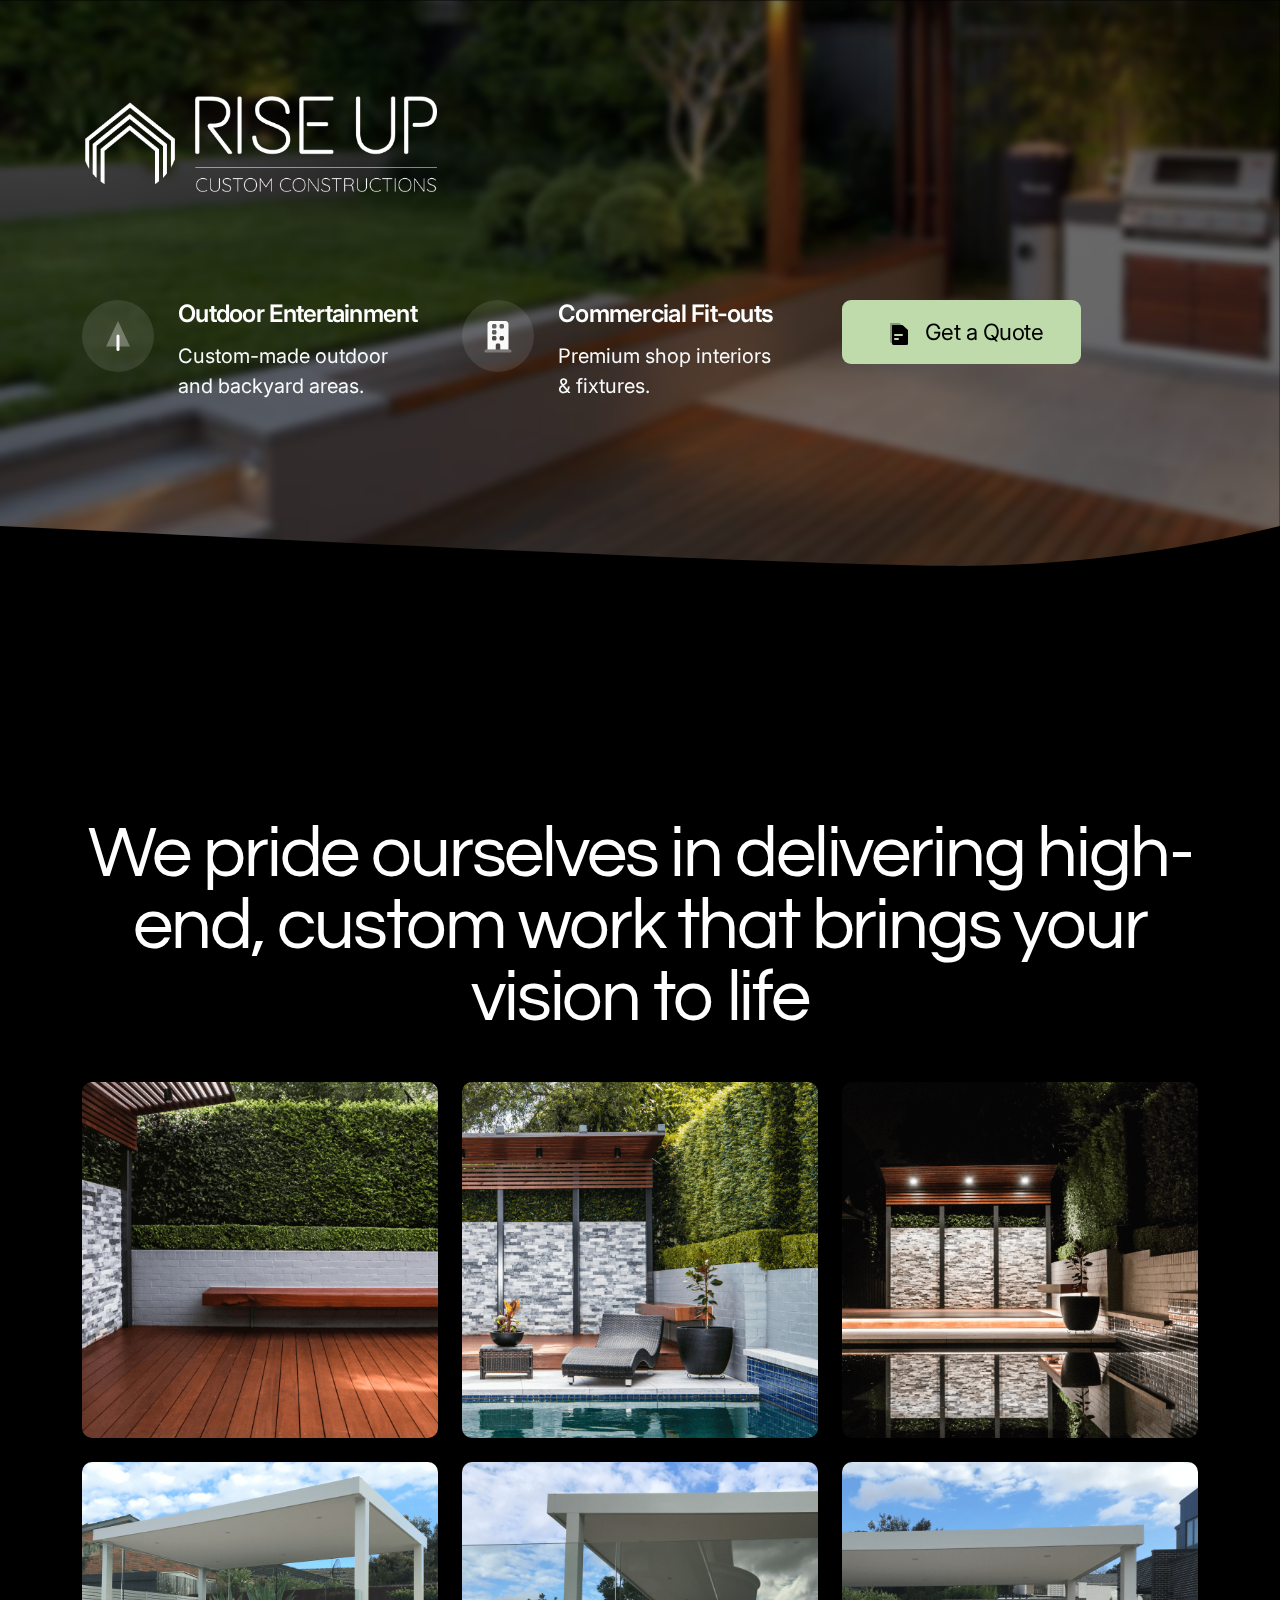
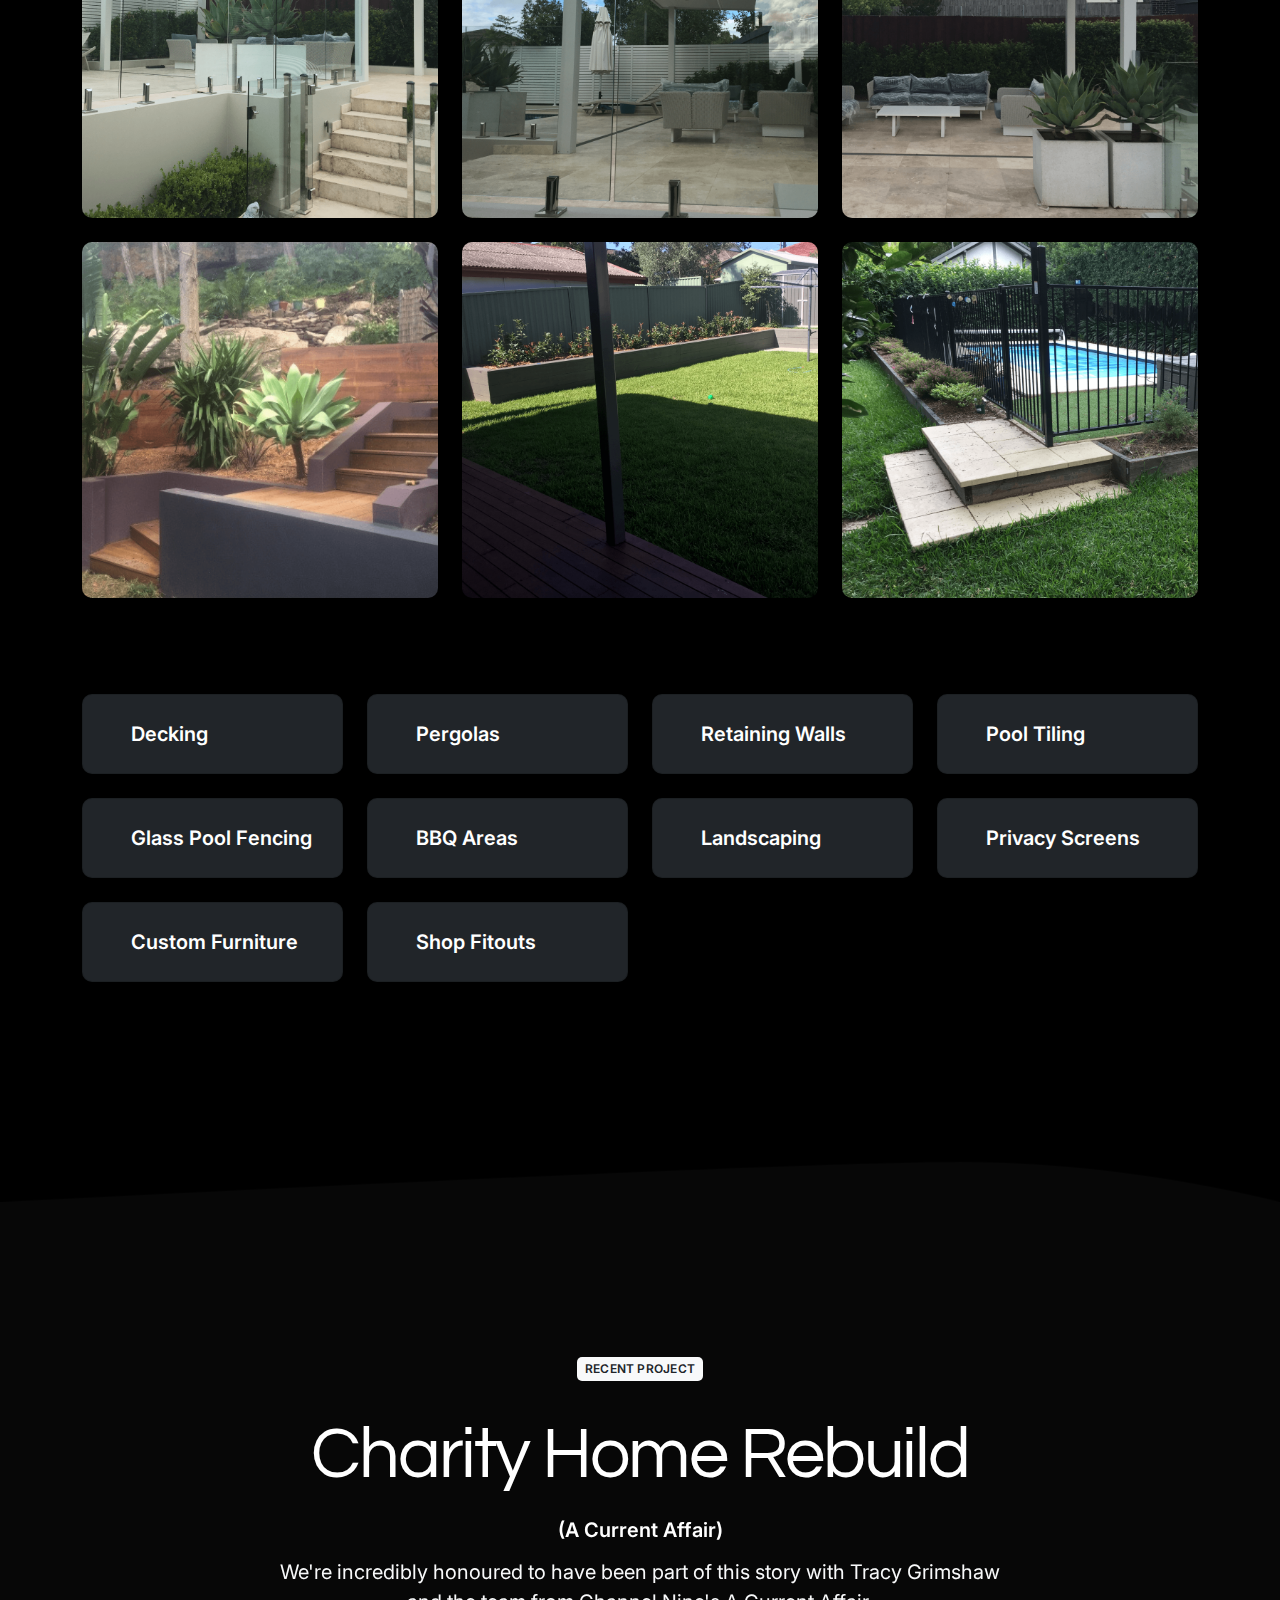
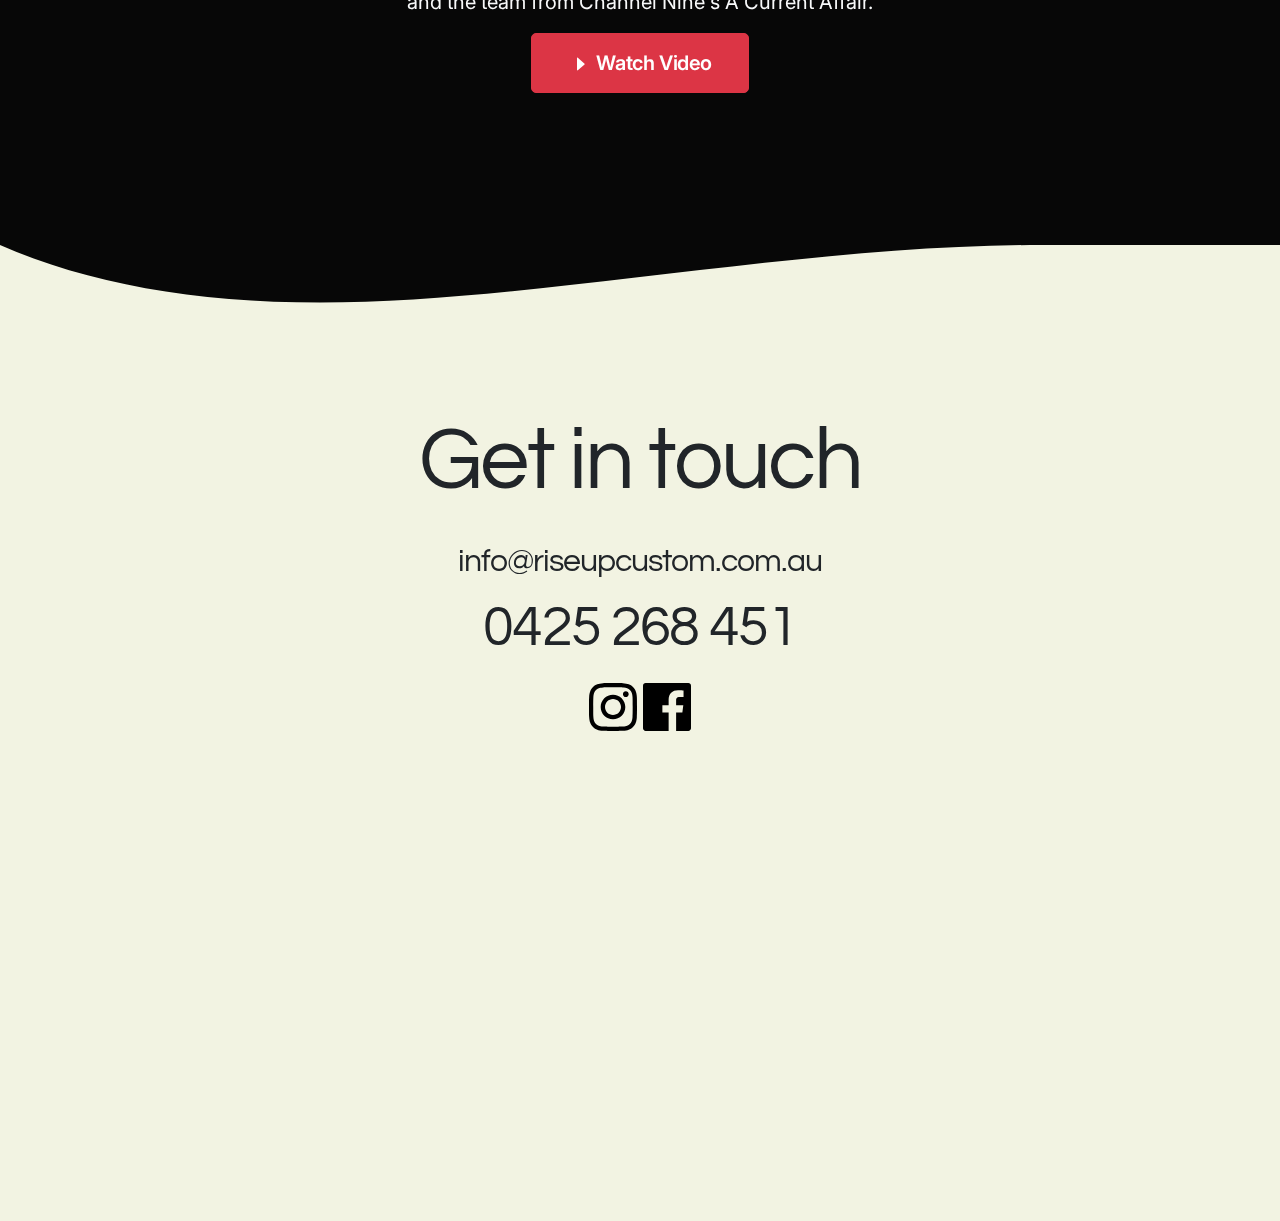
==== commit 6cb5222d: "123" ====
--- a/index.html
+++ b/index.html
@@ -275,7 +275,7 @@
                     <h2 class="display-4 questrial">0425 268 451</h2>
 
 
-                    <h2><a href="#" target="_blank" class="btn-black"><img class="icon icon-lg" src="assets/img/icons/social/instagram.svg" data-inject-svg /></a> <a href="#" target="_blank" class="btn-black"><img class="icon icon-lg" src="assets/img/icons/social/facebook.svg" data-inject-svg /></a></h2>
+                    <h2><a href="#" target="_blank" class="btn-black"><img class="icon icon-lg" src="assets/img/icons/social/instagram.svg" data-inject-svg /></a> <a href="https://www.facebook.com/riseupcustom/" target="_blank" class="btn-black"><img class="icon icon-lg" src="assets/img/icons/social/facebook.svg" data-inject-svg /></a></h2>
 
                 </div>
             </div>
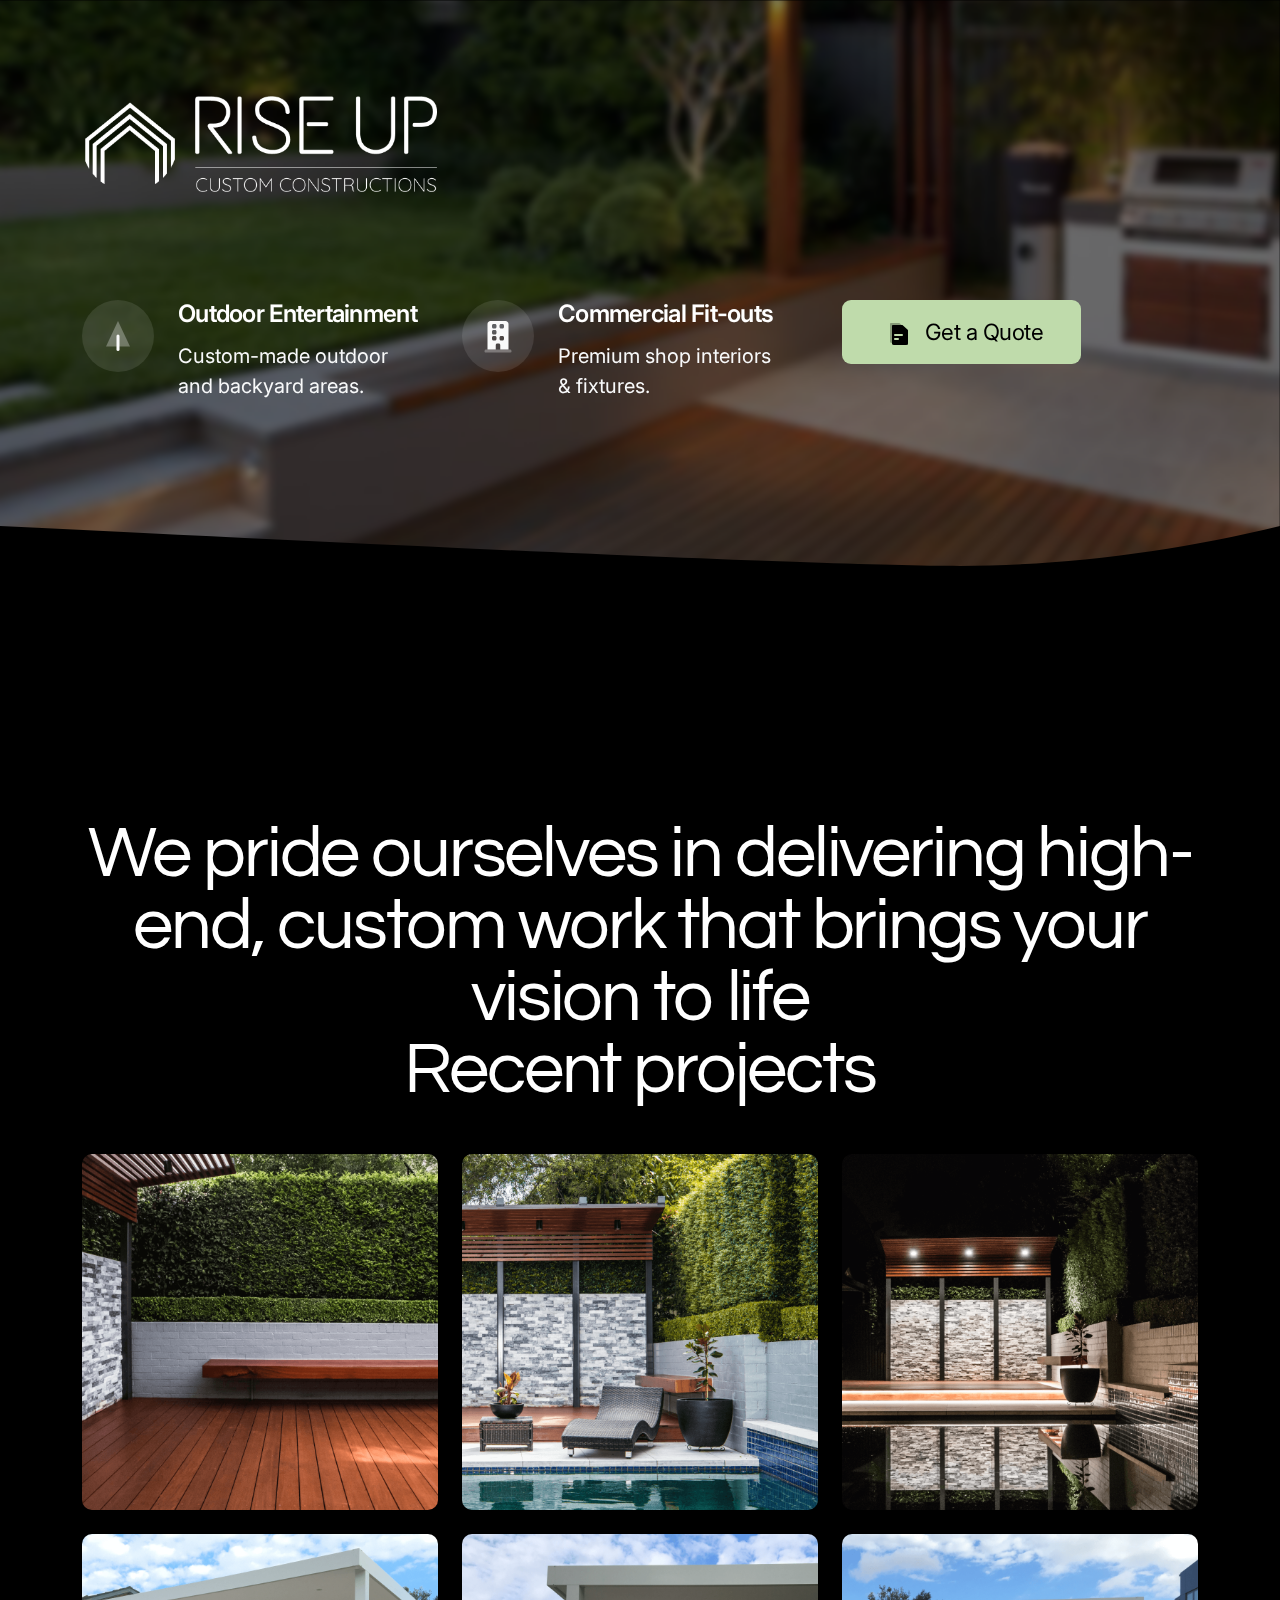
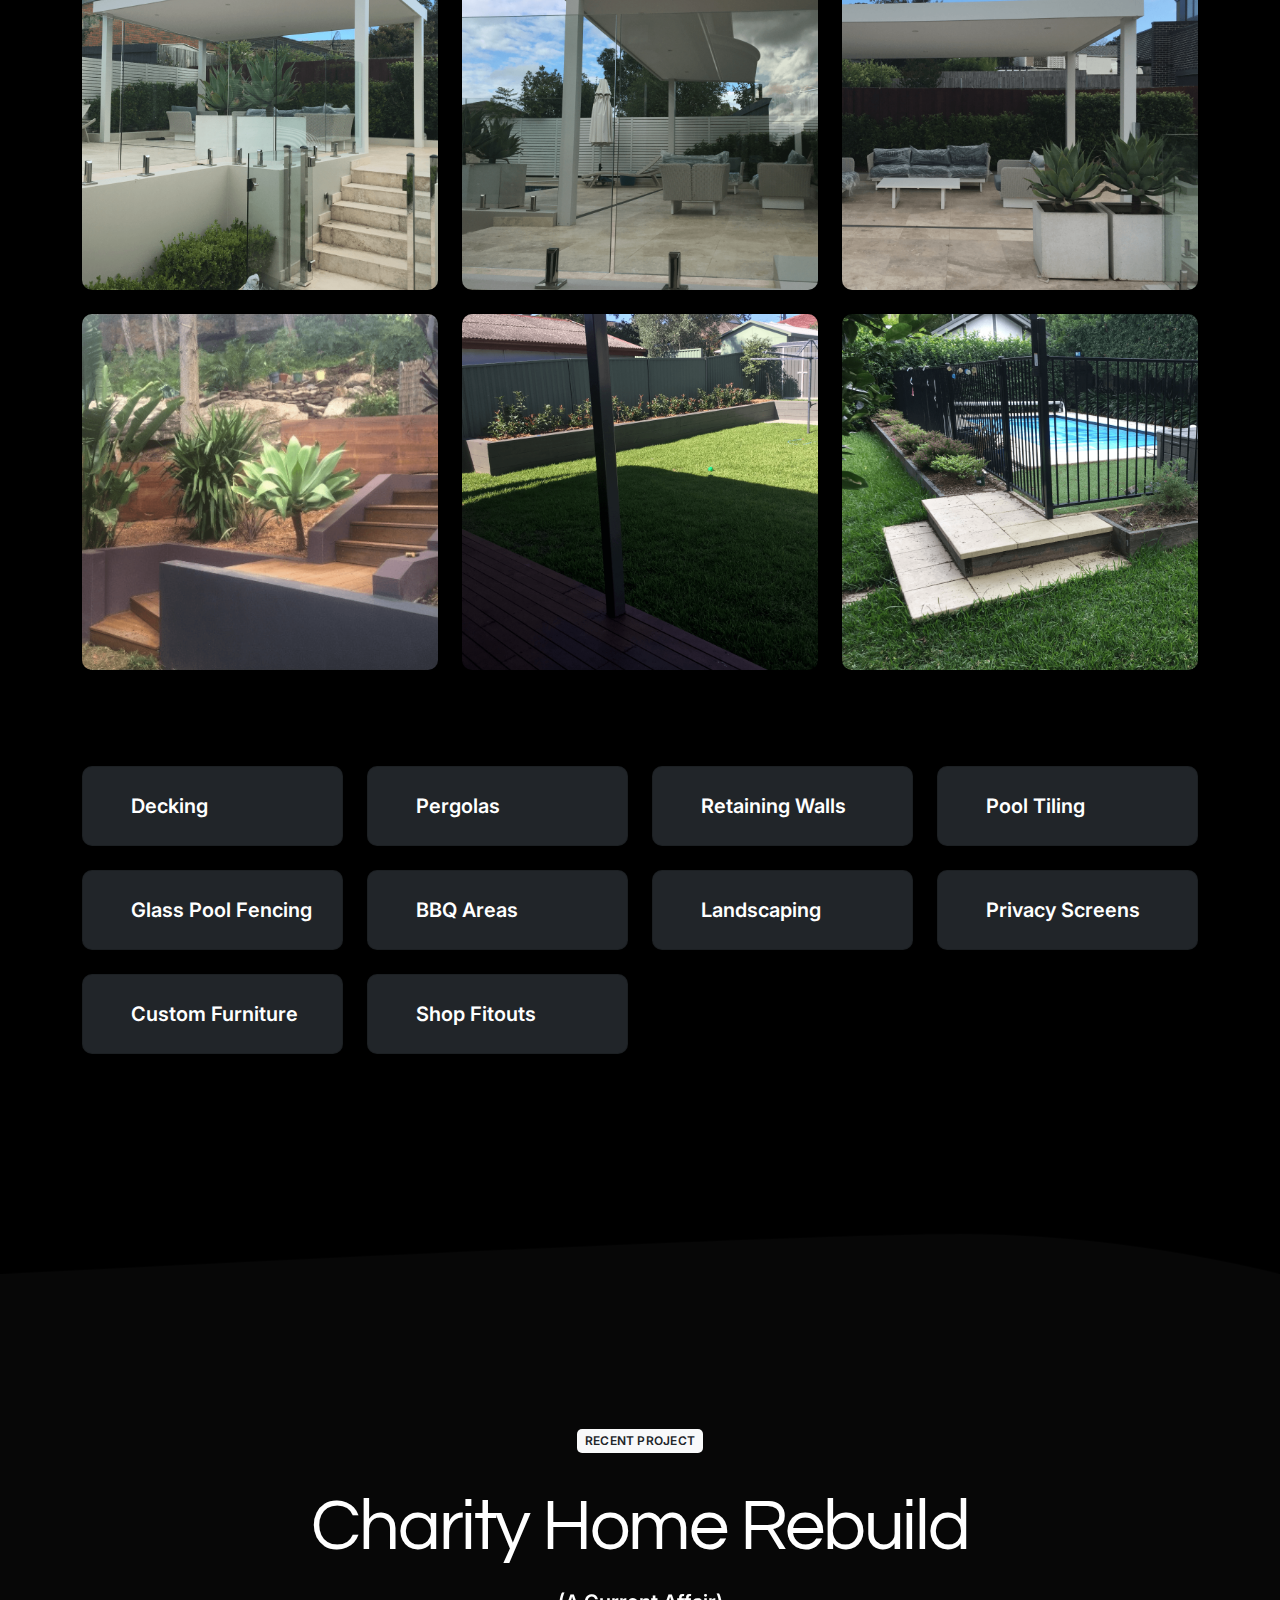
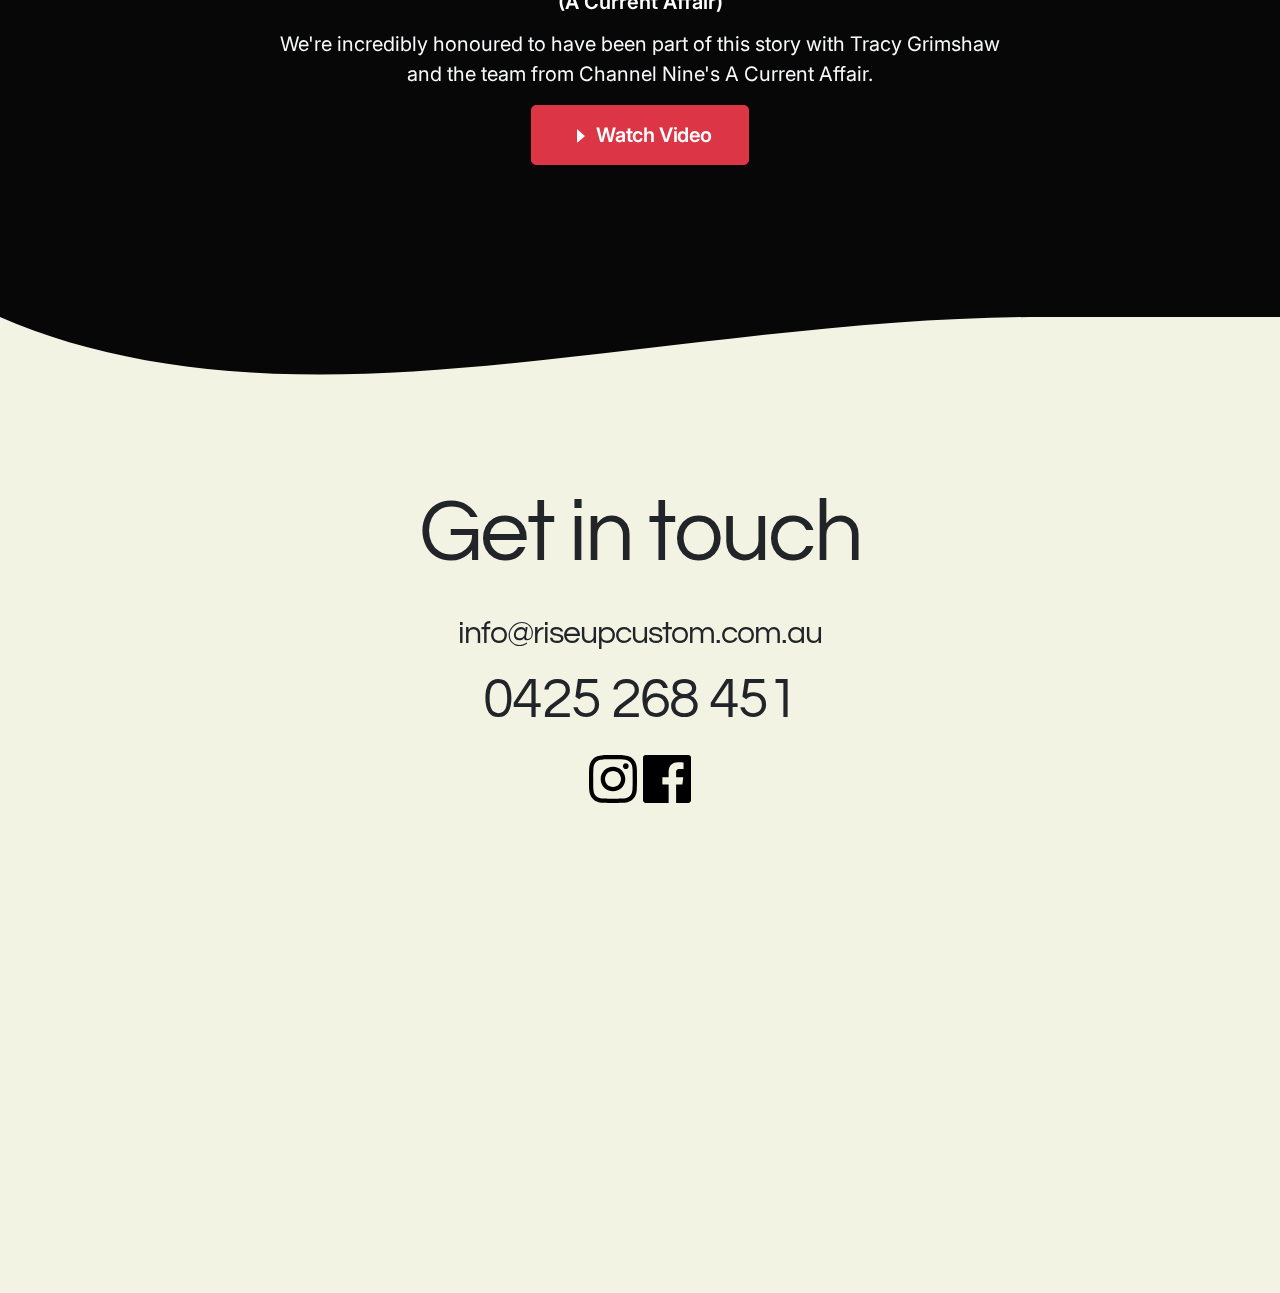
==== commit 96c49bec: "123" ====
--- a/index.html
+++ b/index.html
@@ -105,7 +105,8 @@
         <div class="container">
             <div class="row justify-content-center">
                 <div class="col mt-7">
-                    <h2 class="mb-5 display-3">We pride ourselves in delivering high-end, custom work that brings your vision to life</h2>
+                    <h2 class="mb-0 display-3">We pride ourselves in delivering high-end, custom work that brings your vision to life</h2>
+                    <h2 class="mt-0 mb-5 display-3">Recent projects</h2>
                     <div class="row mb-6">
                         <div class="col-6 col-md-4 mb-3">
                             <a href="assets/img/portfolio/1.png" data-fancybox="Gallery Example" data-options='{"loop":true}'>
@@ -275,7 +276,7 @@
                     <h2 class="display-4 questrial">0425 268 451</h2>
 
 
-                    <h2><a href="#" target="_blank" class="btn-black"><img class="icon icon-lg" src="assets/img/icons/social/instagram.svg" data-inject-svg /></a> <a href="https://www.facebook.com/riseupcustom/" target="_blank" class="btn-black"><img class="icon icon-lg" src="assets/img/icons/social/facebook.svg" data-inject-svg /></a></h2>
+                    <h2><a href="https://www.instagram.com/riseupcustomconstructions/" target="_blank" class="btn-black"><img class="icon icon-lg" src="assets/img/icons/social/instagram.svg" data-inject-svg /></a> <a href="https://www.facebook.com/riseupcustom/" target="_blank" class="btn-black"><img class="icon icon-lg" src="assets/img/icons/social/facebook.svg" data-inject-svg /></a></h2>
 
                 </div>
             </div>
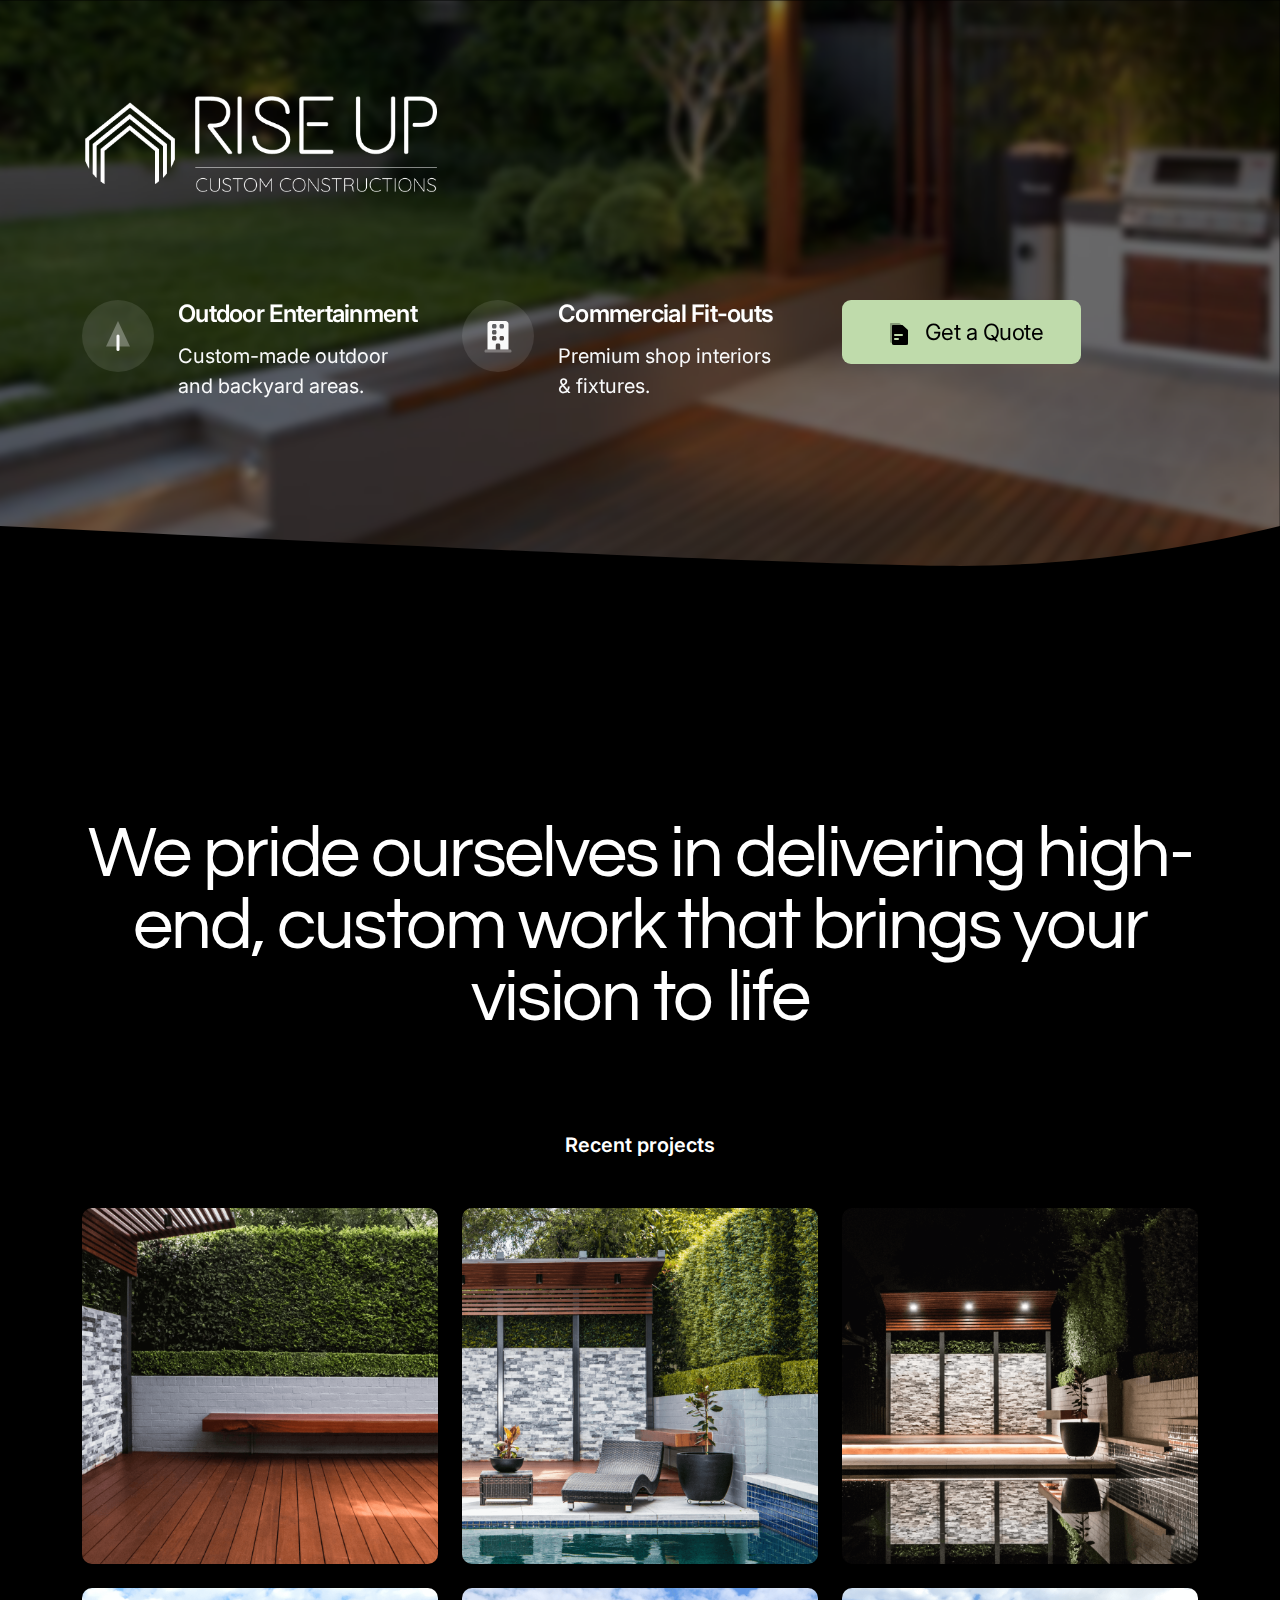
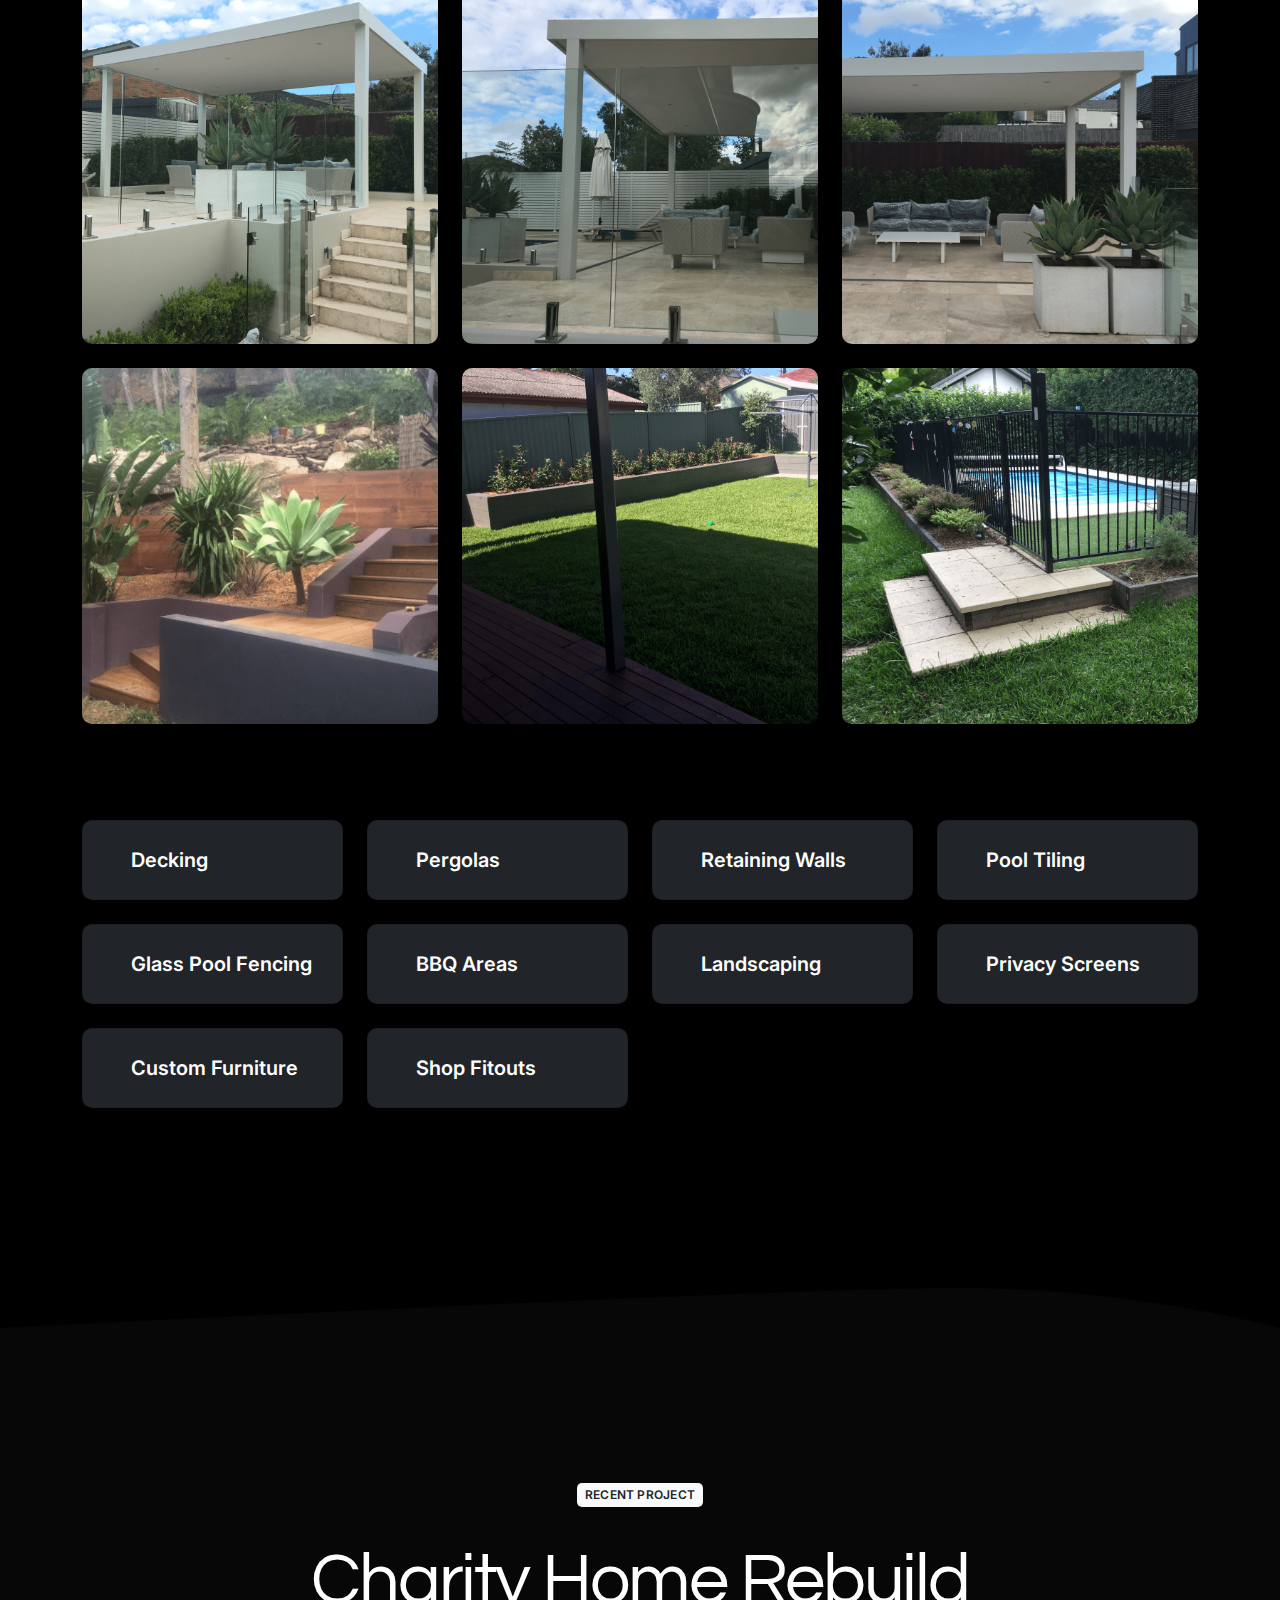
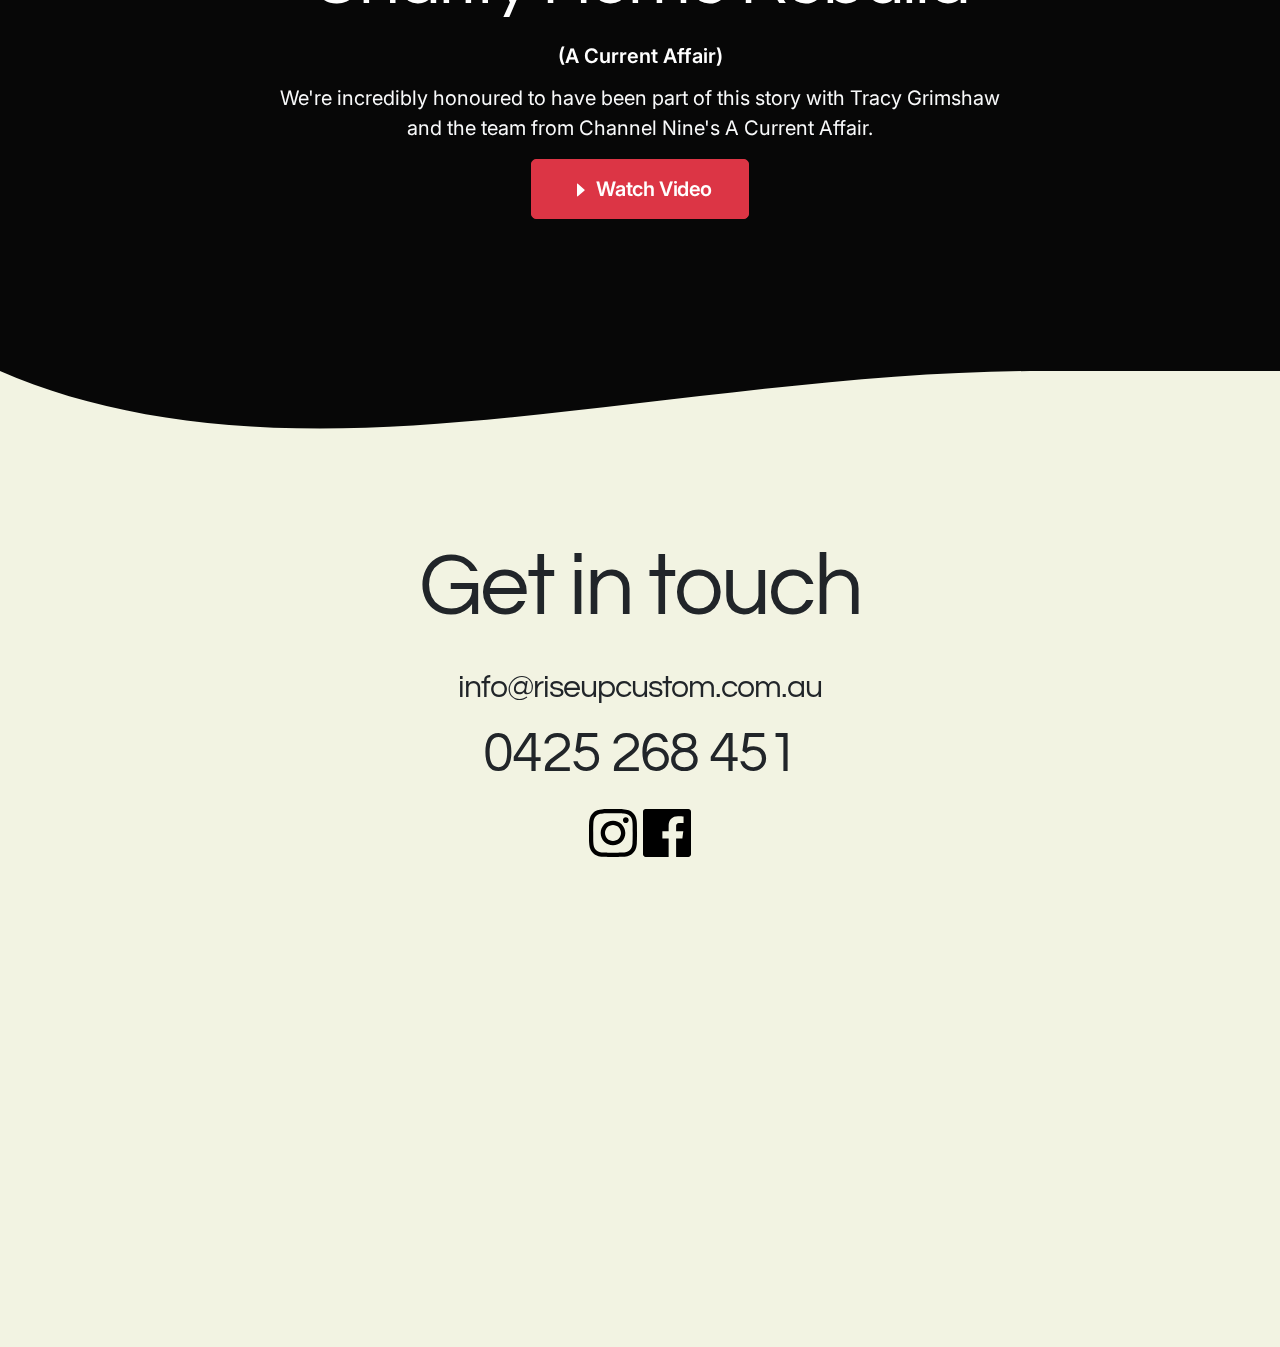
==== commit 8e25eced: "123" ====
--- a/index.html
+++ b/index.html
@@ -106,7 +106,7 @@
             <div class="row justify-content-center">
                 <div class="col mt-7">
                     <h2 class="mb-0 display-3">We pride ourselves in delivering high-end, custom work that brings your vision to life</h2>
-                    <h2 class="mt-0 mb-5 display-3">Recent projects</h2>
+                    <h5 class="mt-7 mb-5">Recent projects</h5>
                     <div class="row mb-6">
                         <div class="col-6 col-md-4 mb-3">
                             <a href="assets/img/portfolio/1.png" data-fancybox="Gallery Example" data-options='{"loop":true}'>
